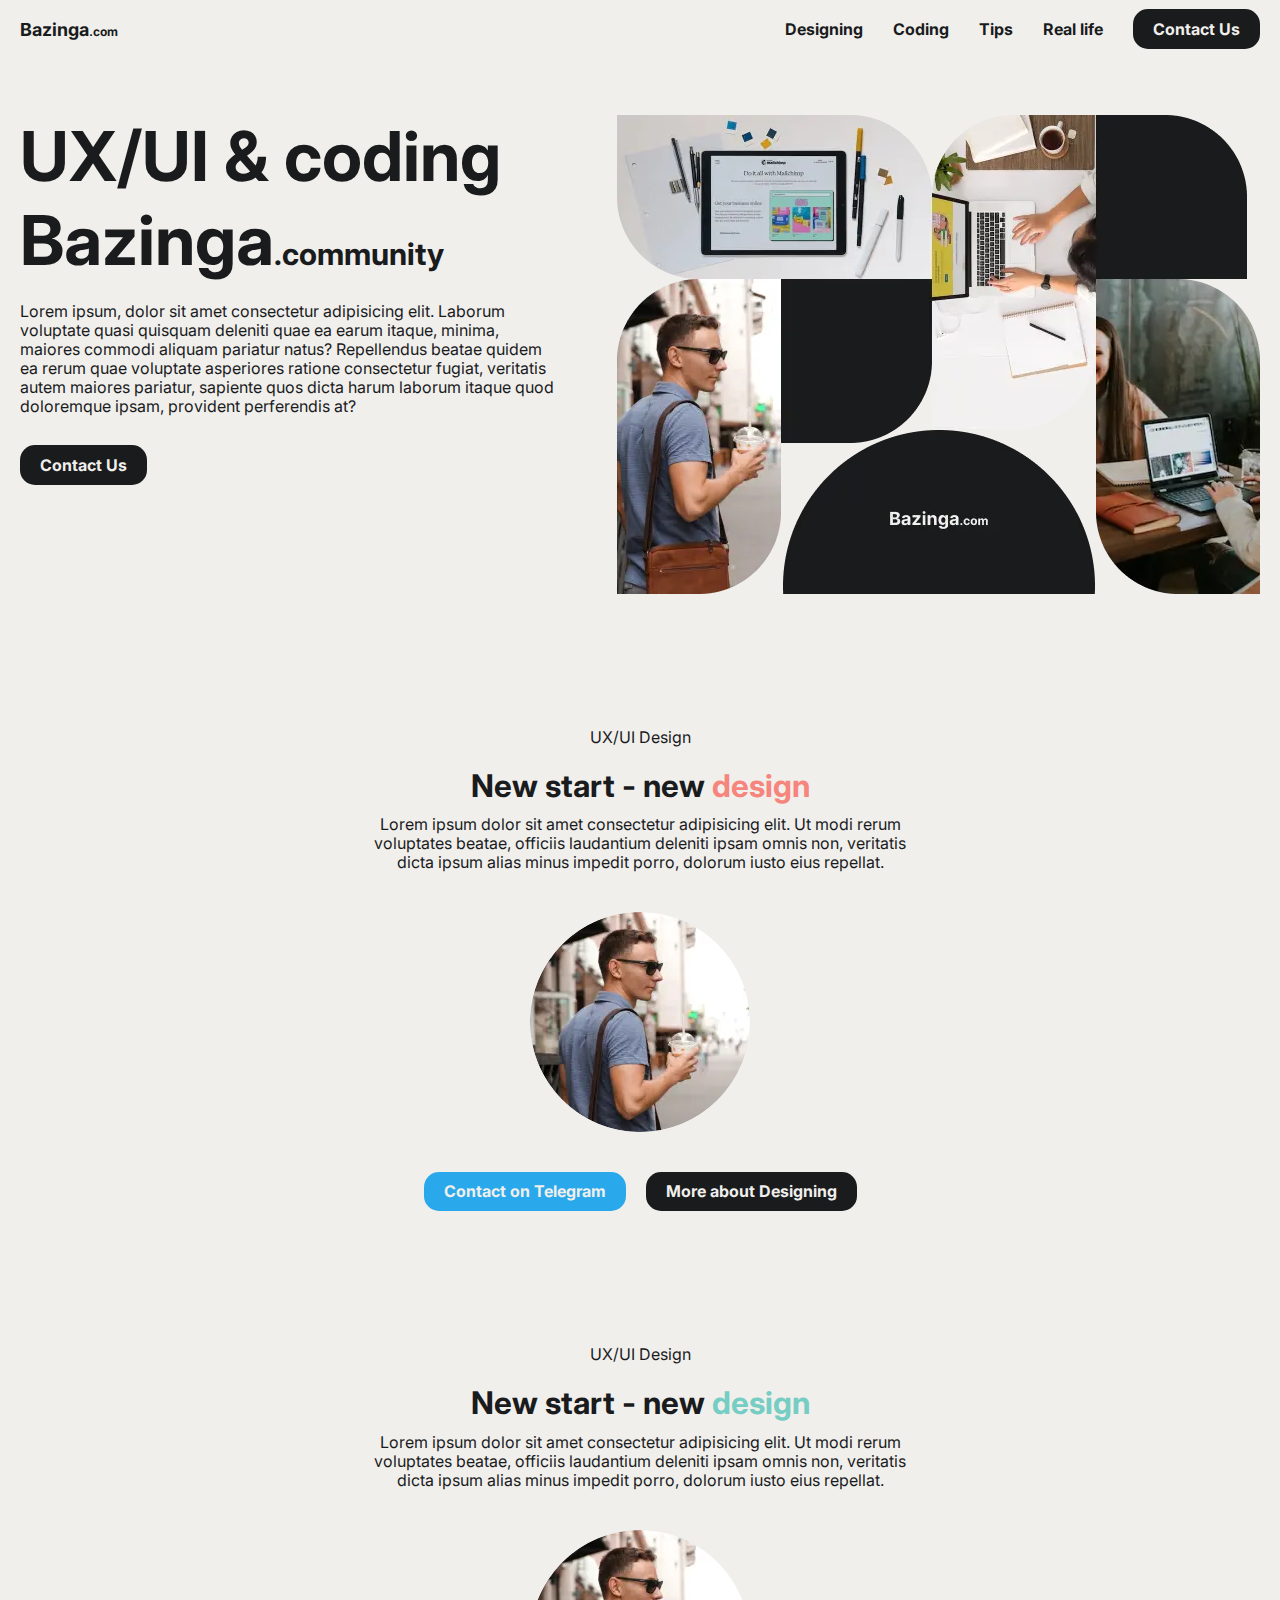
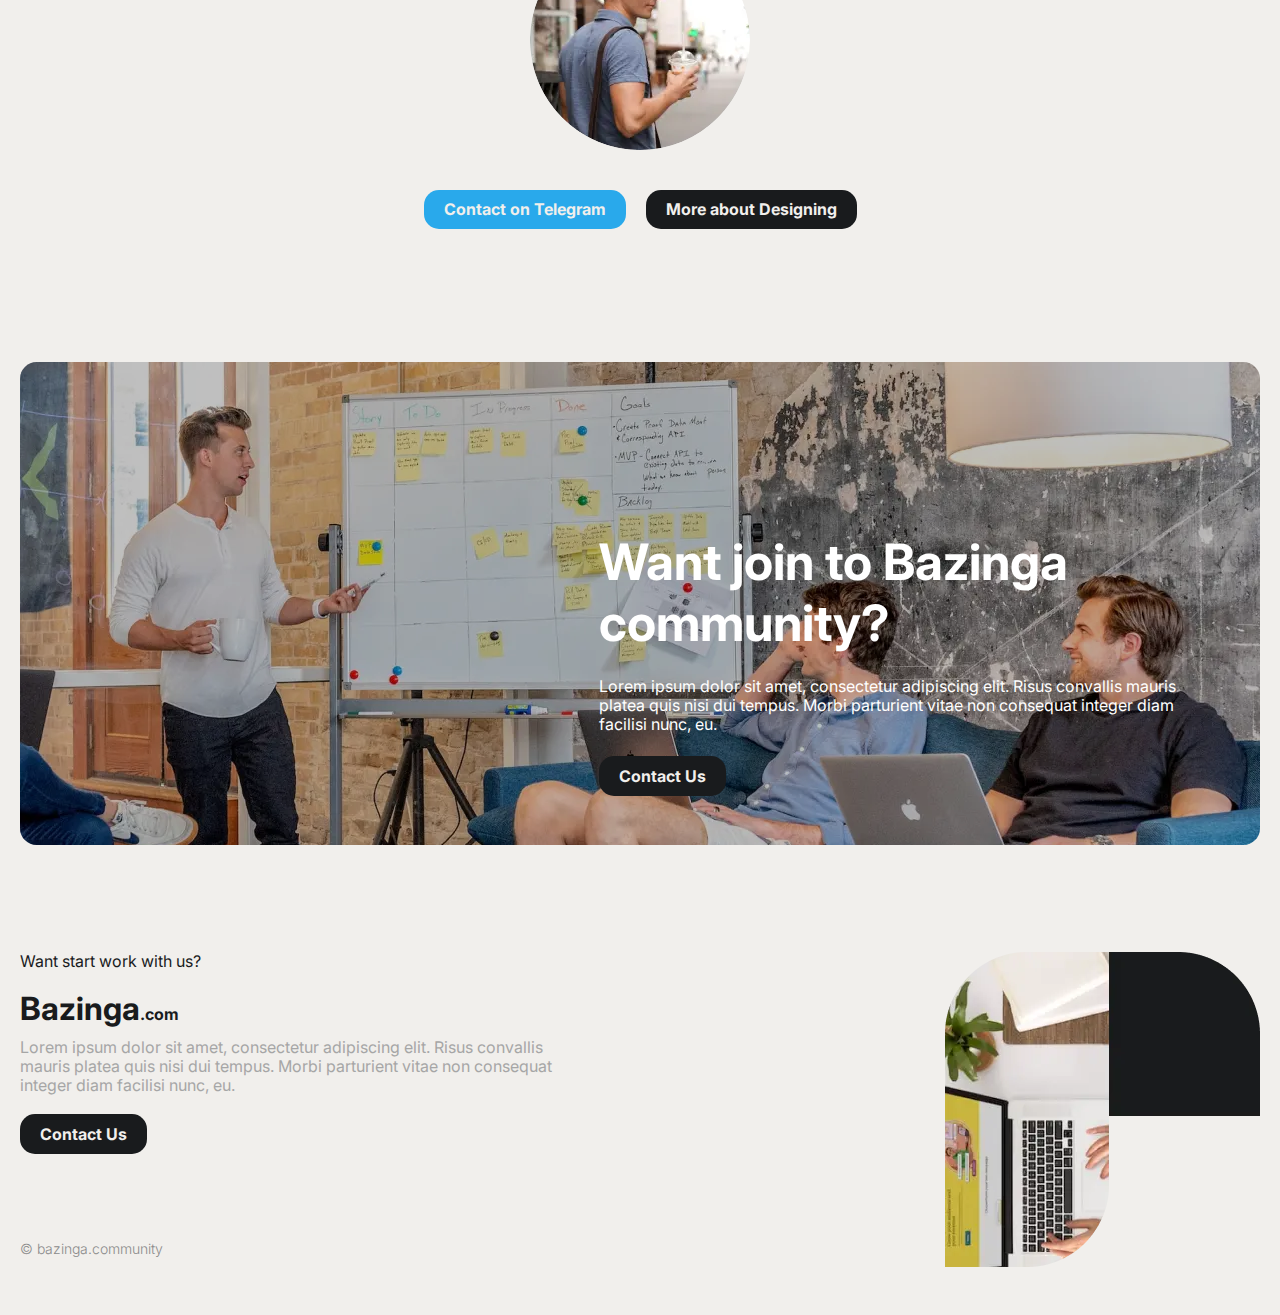
==== index.html @ db15dc35 "1.0" ====
<!DOCTYPE html>
<html lang="ru">

<head>
	<title>Bazinga</title>
	<meta charset="UTF-8">
	<meta name="format-detection" content="telephone=no">
	<!-- <style>body{opacity: 0;}</style> -->
	<link rel="stylesheet" href="css/style.min.css?_v=20221019191917">
	<link rel="shortcut icon" href="favicon.ico">
	<link rel="preconnect" href="https://fonts.googleapis.com">
	<link rel="preconnect" href="https://fonts.gstatic.com" crossorigin>
	<link href="https://fonts.googleapis.com/css2?family=Inter:wght@300;400;600;700&display=swap&_v=20221019191917" rel="stylesheet">
	<link rel="apple-touch-icon" sizes="180x180" href="img/favicon/apple-touch-icon.png">
	<link rel="icon" type="image/png" sizes="32x32" href="img/favicon/favicon-32x32.png">
	<link rel="icon" type="image/png" sizes="16x16" href="img/favicon/favicon-16x16.png">
	<link rel="manifest" href="img/favicon/site.webmanifest">
	<link rel="mask-icon" href="img/favicon/safari-pinned-tab.svg" color="#5bbad5">
	<meta name="msapplication-TileColor" content="#da532c">
	<meta name="theme-color" content="#ffffff">

	<!-- <meta name="robots" content="noindex, nofollow"> -->
	<meta name="viewport" content="width=device-width, initial-scale=1.0">
</head>

<body>
	<div class="wrapper wrapper_slider">
		<header class="header">
			<div class="header__container">
				<div class="header__menu menu">
					<a href="index.html" class="_logo">
						Bazinga<span>.com</span>
					</a>
					<button type="button" class="menu__icon icon-menu"><span></span></button>
					<nav class="menu__body">
						<ul class="menu__list">
							<li class="menu__item"><a href="../designing.html" class="menu__link">Designing</a></li>
							<li class="menu__item"><a href="../coding.html" class="menu__link">Coding</a></li>
							<li class="menu__item"><a href="../tips.html" class="menu__link">Tips</a></li>
							<li class="menu__item"><a href="../reallife.html" class="menu__link">Real life</a></li>
							<li class="menu__item"><a href="" class="menu__button _button">Contact Us</a></li>
						</ul>

					</nav>
				</div>
			</div>
		</header>
		<main class="page">
			<section class="intro ">
				<div class="intro__container">
					<div class="intro__content">
						<h1>
							UX/UI & coding Bazinga<span>.community</span>
						</h1>
						<p>
							Lorem ipsum, dolor sit amet consectetur adipisicing elit. Laborum voluptate quasi quisquam deleniti quae ea earum itaque, minima, maiores commodi aliquam pariatur natus? Repellendus beatae quidem ea rerum quae voluptate asperiores ratione consectetur fugiat, veritatis autem maiores pariatur, sapiente quos dicta harum laborum itaque quod doloremque ipsam, provident perferendis at?
						</p>
						<a href="#" class="_button">
							Contact Us
						</a>
					</div>
					<div class="intro__image">
						<picture><source srcset="img/intro.webp" type="image/webp"><img src="img/intro.png" alt="Intro"></picture>
					</div>
				</div>
			</section>
			<section class="service ">
				<div class="service__container">
					<span class="_label">
						UX/UI Design
					</span>
					<h3>
						New start - new <span class="_coral">design</span>
					</h3>
					<p>
						Lorem ipsum dolor sit amet consectetur adipisicing elit. Ut modi rerum voluptates beatae, officiis laudantium deleniti ipsam omnis non, veritatis dicta ipsum alias minus impedit porro, dolorum iusto eius repellat.
					</p>
					<div class="service__image">
						<picture><source srcset="img/service/David.webp" type="image/webp"><img src="img/service/David.png" alt="David"></picture>
					</div>
					<div class="service__buttons">
						<a href="#" class="_button _blue">Contact on Telegram</a>
						<a href="#" class="_button">More about Designing</a>
					</div>
				</div>
			</section>
			<section class="service">
				<div class="service__container">
					<span class="_label">
						UX/UI Design
					</span>
					<h3>
						New start - new <span class="_teal">design</span>
					</h3>
					<p>
						Lorem ipsum dolor sit amet consectetur adipisicing elit. Ut modi rerum voluptates beatae, officiis laudantium deleniti ipsam omnis non, veritatis dicta ipsum alias minus impedit porro, dolorum iusto eius repellat.
					</p>
					<div class="service__image">
						<picture><source srcset="img/service/David.webp" type="image/webp"><img src="img/service/David.png" alt="David"></picture>
					</div>
					<div class="service__buttons">
						<a href="#" class="_button _blue">Contact on Telegram</a>
						<a href="#" class="_button">More about Designing</a>
					</div>
				</div>
			</section>
			<section class="info">
				<div class="info__container">
					<div class="info__wrapper">
						<div class="info__bg"></div>
						<div class="info__text">
							<h2>
								Want join to Bazinga community?
							</h2>
							<p>
								Lorem ipsum dolor sit amet, consectetur adipiscing elit. Risus convallis mauris platea quis nisi dui tempus. Morbi parturient vitae non consequat integer diam facilisi nunc, eu.
							</p>
							<a href="#" class="_button">Contact Us</a>
						</div>
					</div>
				</div>
			</section>
		</main>
		<footer class="footer">
			<div class="footer__container">
				<div class="footer__text">
					<span class="_label">
						Want start work with us?
					</span>
					<a href="index.html" class="_logo">
						Bazinga<span>.com</span>
					</a>
					<p>
						Lorem ipsum dolor sit amet, consectetur adipiscing elit. Risus convallis mauris platea quis nisi dui tempus. Morbi parturient vitae non consequat integer diam facilisi nunc, eu.
					</p>
					<a href="#" class="_button">
						Contact Us
					</a>
					<span class="footer__copy">© bazinga.community</span>
				</div>
				<picture><source srcset="img/footer/footer-img.webp" type="image/webp"><img src="img/footer/footer-img.png" alt="" class="footer__img"></picture>
			</div>
		</footer>
	</div>
	<!-- <div id="popup" aria-hidden="true" class="popup">
	<div class="popup__wrapper">
		<div class="popup__content">
			<button data-close type="button" class="popup__close">Закрыть</button>
			<div class="popup__text">
				Text
			</div>
		</div>
	</div>
</div> -->
	<script src="https://ajax.googleapis.com/ajax/libs/jquery/3.6.0/jquery.min.js?_v=20221019191917"></script>
	<script src="https://cdn.jsdelivr.net/npm/swiper@8/swiper-bundle.min.js?_v=20221019191917"></script>
	<script src="js/app.min.js?_v=20221019191917"></script>

</body>

</html>
---- css/style.min.css ----
@charset "UTF-8";*{padding:0;margin:0;border:0}*,:after,:before{-webkit-box-sizing:border-box;box-sizing:border-box}body,html{height:100%;min-width:320px}body{color:#191b1d;line-height:1;font-family:"'Inter', sans-serif";font-size:1rem;-ms-text-size-adjust:100%;-moz-text-size-adjust:100%;-webkit-text-size-adjust:100%;-webkit-font-smoothing:antialiased;-moz-osx-font-smoothing:grayscale}button,input,textarea{font-family:"'Inter', sans-serif";font-size:inherit}button{cursor:pointer;color:inherit;background-color:inherit}a{color:inherit}a:link,a:visited{text-decoration:none}a:hover{text-decoration:none}ul li{list-style:none}img{vertical-align:top}h1,h2,h3,h4,h5,h6{font-weight:inherit;font-size:inherit}body{line-height:1.1875;background-color:#f1efec}.lock body{overflow:hidden;-ms-touch-action:none;touch-action:none;-ms-scroll-chaining:none;overscroll-behavior:none}.wrapper{min-height:100%;display:-webkit-box;display:-ms-flexbox;display:flex;-webkit-box-orient:vertical;-webkit-box-direction:normal;-ms-flex-direction:column;flex-direction:column;overflow:hidden}.wrapper>main{-webkit-box-flex:1;-ms-flex:1 1 auto;flex:1 1 auto}.wrapper>*{min-width:0}[class*=__container]{max-width:82.5rem;-webkit-box-sizing:content-box;box-sizing:content-box;margin:0 auto;padding:0 1.25rem}[class*=-ibg]{position:relative}[class*=-ibg] img{position:absolute;width:100%;height:100%;top:0;left:0;-o-object-fit:cover;object-fit:cover}[class*=-ibg_contain] img{-o-object-fit:contain;object-fit:contain}body{font-family:Inter,sans-serif}h1{font-family:Inter,sans-serif;font-weight:700;line-height:1.2083333333;margin-bottom:1.25rem}h2{font-family:Inter,sans-serif;font-weight:700;line-height:1.2115384615}h3{font-family:Inter,sans-serif;line-height:1.21875;text-align:center;margin-bottom:.625rem;font-weight:700}h3 span._coral{color:#f5857d}h3 span._teal{color:#76cdc3}a,b,div,p,span{font-family:Inter,sans-serif}._link{font-weight:600;font-size:16px;line-height:19px;color:#195df5;-webkit-transition:all .3s ease;-o-transition:all .3s ease;transition:all .3s ease}._link:hover{text-decoration:underline}._button{padding:.625rem 1.25rem;color:#f1efec;background-color:#191b1d;border-radius:.9375rem;font-weight:700;-webkit-transition:all .3s ease;-o-transition:all .3s ease;transition:all .3s ease}._button:focus,._button:hover{background-color:#9e9e9e}._button._blue{background-color:#29a9eb}._button._blue:focus,._button._blue:hover{background-color:#195df5}._button._dark-blue{background-color:#195df5}._button._dark-blue:focus,._button._dark-blue:hover{background-color:#29a9eb}._logo{font-size:1.125rem;font-weight:700}._logo span{font-size:.75rem}._coral{color:#f5857d}._teal{color:#76cdc3}._arrow_coral,._arrow_teal{position:absolute;width:1.5rem;height:1.5rem;background-size:cover;background-repeat:no-repeat;background-position:center}._arrow_coral{background-image:url("data:image/svg+xml,%3Csvg xmlns=%27http://www.w3.org/2000/svg%27 width=%2724%27 height=%2724%27 fill=%27none%27 viewBox=%270 0 24 24%27%3E%3Cpath fill=%27%23F5857D%27 fill-rule=%27evenodd%27 d=%27M23.872 21.78C23.357 20.353 15.614.826 15.494.651c-.179-.262-.58-.535-.905-.615a1.7 1.7 0 0 0-1.02.103c-.288.127-.675.493-.787.745-.044.1-.632 2.23-1.307 4.733-.675 2.504-1.243 4.568-1.263 4.588-.02.02-2.052.579-4.515 1.241-2.463.663-4.58 1.242-4.704 1.288-.306.111-.714.507-.85.827a2.146 2.146 0 0 0-.138.545 1.597 1.597 0 0 0 .652 1.386c.213.146 20.996 8.36 21.429 8.468.488.123 1.073-.05 1.453-.43.467-.468.581-1.065.333-1.752Z%27 clip-rule=%27evenodd%27/%3E%3C/svg%3E")}._arrow_teal{background-image:url("data:image/svg+xml,%3Csvg width=%2724%27 height=%2724%27 viewBox=%270 0 24 24%27 fill=%27none%27 xmlns=%27http://www.w3.org/2000/svg%27%3E%3Cpath fill-rule=%27evenodd%27 clip-rule=%27evenodd%27 d=%27M23.8721 21.7794C23.357 20.3537 15.6137 0.826948 15.4942 0.652143C15.3152 0.390485 14.9132 0.117471 14.5888 0.0373223C14.2845 -0.037873 13.8806 0.00270136 13.5697 0.139684C13.2806 0.267061 12.8939 0.633081 12.7824 0.884933C12.7381 0.984993 12.1498 3.11508 11.4751 5.61843C10.8003 8.12174 10.2319 10.1862 10.2119 10.2061C10.192 10.226 8.16033 10.7846 5.69708 11.4474C3.23383 12.1102 1.11716 12.6894 0.993411 12.7346C0.687162 12.8463 0.279432 13.2424 0.14207 13.5617C0.0810713 13.7034 0.0194715 13.9487 0.00515876 14.1067C-0.0414283 14.6203 0.231643 15.2009 0.656888 15.4925C0.870412 15.6389 21.6533 23.8521 22.0856 23.9609C22.5736 24.0838 23.1587 23.9105 23.5392 23.5303C24.0065 23.0634 24.1201 22.4658 23.8721 21.7794Z%27 fill=%27%2376CDC3%27/%3E%3C/svg%3E")}.header{position:fixed;top:0;left:0;right:0;background-color:#f1efec;z-index:10}.menu{display:-webkit-box;display:-ms-flexbox;display:flex;-webkit-box-align:center;-ms-flex-align:center;align-items:center;-webkit-box-pack:justify;-ms-flex-pack:justify;justify-content:space-between}.menu-open .menu__body{top:3.125rem;background-color:#f1efec}.menu__list{display:-webkit-box;display:-ms-flexbox;display:flex;-webkit-box-pack:justify;-ms-flex-pack:justify;justify-content:space-between;-webkit-box-align:center;-ms-flex-align:center;align-items:center;gap:1.875rem}.menu__link{font-weight:700;-webkit-transition:all .3s ease;-o-transition:all .3s ease;transition:all .3s ease}.menu__link:focus,.menu__link:hover{color:#9e9e9e}.icon-menu{display:none}.footer__container{display:-webkit-box;display:-ms-flexbox;display:flex;-webkit-box-pack:justify;-ms-flex-pack:justify;justify-content:space-between;gap:40px}.footer ._label{display:block}.footer__text{max-width:33.5625rem;width:100%}.footer__text ._logo{display:block;margin-bottom:.625rem;font-size:2rem}.footer__text ._logo span{font-size:1rem}.footer__text p{color:#a6a6a6;margin-bottom:1.875rem}.footer__copy{font-weight:300;font-size:14px;line-height:130%;color:#8b8b8b;display:block}.footer__img{max-width:315px}.intro__container{display:-webkit-box;display:-ms-flexbox;display:flex;-webkit-box-pack:justify;-ms-flex-pack:justify;justify-content:space-between;gap:1.875rem}.intro__content{max-width:33.75rem;width:100%}.intro__content p{margin-bottom:2.5rem}.intro__image{width:100%;max-width:40.1875rem}.intro__image img{width:100%;-o-object-fit:cover;object-fit:cover}.page.design .intro b{margin-bottom:.625rem;display:block}.page.design .intro p{margin-bottom:2.5rem}.page.design .intro__skills{display:-webkit-box;display:-ms-flexbox;display:flex;-webkit-box-align:center;-ms-flex-align:center;align-items:center;margin-bottom:3.125rem}.page.design .intro__skill{-webkit-transition:all .4s ease;-o-transition:all .4s ease;transition:all .4s ease;display:inline-block;position:relative;-webkit-filter:drop-shadow(0 7.24138px 12.069px rgba(0, 0, 0, .29));filter:drop-shadow(0 7.24138px 12.069px rgba(0, 0, 0, .29))}.page.design .intro__skill[title]:hover::after{font-family:Inter,sans-serif;content:attr(title);position:absolute;right:-50%;bottom:-3.125rem;background:#fff;-webkit-box-shadow:0 7.24138px 12.069px rgba(0,0,0,.29);box-shadow:0 7.24138px 12.069px rgba(0,0,0,.29);border-radius:.3125rem;padding:.625rem;font-weight:700;color:#191b1d}.page.design .intro__skill:nth-child(2){-webkit-transform:translateX(-1.375rem);-ms-transform:translateX(-1.375rem);transform:translateX(-1.375rem)}.page.design .intro__skill:nth-child(3){-webkit-transform:translateX(-2.75rem);-ms-transform:translateX(-2.75rem);transform:translateX(-2.75rem)}.page.design .intro__skill:nth-child(4){-webkit-transform:translateX(-4.125rem);-ms-transform:translateX(-4.125rem);transform:translateX(-4.125rem)}.page.design .intro__skill:nth-child(5){-webkit-transform:translateX(-5.5rem);-ms-transform:translateX(-5.5rem);transform:translateX(-5.5rem)}.page.design .intro__image{max-width:24.9375rem}.page.design .intro__buttons{gap:1.25rem;display:-webkit-box;display:-ms-flexbox;display:flex}.page.reallife .intro h3{text-align:left}.page.reallife .intro__image{border-radius:16px;overflow:hidden}.page.reallife .intro__content{max-width:100%;padding:2.5rem 0 0 0}.service ._label{display:block;margin:0 auto 1.25rem}.service__image{position:relative;width:13.75rem;height:13.75rem;overflow:hidden;border-radius:50%;margin:2.5rem auto}.service__image img{width:100%;height:100%}.service ._label,.service h3,.service p{text-align:center;max-width:33.75rem}.service h3{margin:0 auto .625rem}.service p{margin:0 auto}.service__buttons{display:-webkit-box;display:-ms-flexbox;display:flex;-webkit-box-align:center;-ms-flex-align:center;align-items:center;gap:1.25rem;-webkit-box-pack:center;-ms-flex-pack:center;justify-content:center}.no-webp .info__bg{background:-webkit-gradient(linear,left bottom,left top,from(rgba(0,0,0,.25)),to(rgba(0,0,0,.25))),url(../img/info/community-bg.jpg)}.no-webp .info__bg{background:-o-linear-gradient(bottom,rgba(0,0,0,.25),rgba(0,0,0,.25)),url(../img/info/community-bg.jpg)}.no-webp .info__bg{background:linear-gradient(0deg,rgba(0,0,0,.25),rgba(0,0,0,.25)),url(../img/info/community-bg.jpg)}.info__bg{position:absolute;left:0;top:0;bottom:0;right:0;width:100%;height:100%;z-index:-1;background-position:center;background-repeat:no-repeat;background-size:cover}.info__wrapper{position:relative;overflow:hidden;padding:10.625rem 3.5625rem 3.875rem;height:100%;width:100%}.info__text{margin-left:auto;max-width:37.9375rem;width:100%;color:#fff}.info__text h2{margin-bottom:1.4375rem}.info__text p{margin-bottom:2.0625rem}.no-webp .page.design .info__bg,.no-webp .page.reallife .info__bg{background:-webkit-gradient(linear,left bottom,left top,from(rgba(0,0,0,.25)),to(rgba(0,0,0,.25))),url(../img/info/behance-bg.jpg)}.no-webp .page.design .info__bg,.no-webp .page.reallife .info__bg{background:-o-linear-gradient(bottom,rgba(0,0,0,.25),rgba(0,0,0,.25)),url(../img/info/behance-bg.jpg)}.no-webp .page.design .info__bg,.no-webp .page.reallife .info__bg{background:linear-gradient(0deg,rgba(0,0,0,.25),rgba(0,0,0,.25)),url(../img/info/behance-bg.jpg)}.page.design .info__bg,.page.reallife .info__bg{background-position:center;background-repeat:no-repeat;background-size:cover}.projects h3{text-align:left}.projects__items{display:-webkit-box;display:-ms-flexbox;display:flex;-webkit-box-orient:vertical;-webkit-box-direction:normal;-ms-flex-direction:column;flex-direction:column}.projects__item{display:-webkit-box;display:-ms-flexbox;display:flex;-webkit-box-pack:justify;-ms-flex-pack:justify;justify-content:space-between;-webkit-box-align:center;-ms-flex-align:center;align-items:center}.projects__img{max-width:42.5rem;width:100%;border-radius:1rem;overflow:hidden}.projects__img img{width:100%;-o-object-fit:cover;object-fit:cover}.projects__info{text-align:left}.projects__info p{margin-bottom:1.875rem}.projects__date{margin-bottom:1.25rem;display:block}.error{display:-webkit-box;display:-ms-flexbox;display:flex;-webkit-box-pack:center;-ms-flex-pack:center;justify-content:center;-webkit-box-align:center;-ms-flex-align:center;align-items:center;height:100vh}.error__container{display:-webkit-box;display:-ms-flexbox;display:flex;-webkit-box-pack:center;-ms-flex-pack:center;justify-content:center;-webkit-box-align:center;-ms-flex-align:center;align-items:center;position:relative}.error__img{max-width:47.375rem;width:100%}.error__img img{width:100%}.descr__wrapper{margin:0 auto;max-width:46.875rem;display:-webkit-box;display:-ms-flexbox;display:flex;-webkit-box-orient:vertical;-webkit-box-direction:normal;-ms-flex-direction:column;flex-direction:column}.descr__item{text-align:left;width:100%}.descr__item p{margin-bottom:1.875rem}.descr__item h3{text-align:left;margin-bottom:1.25rem}.descr__img{width:100%;border-radius:1rem;overflow:hidden}.descr__img img{width:100%}@media (min-width:74.99875em){.error__text{position:absolute;text-align:right;bottom:5%;left:-18%}}@media (min-width:85em){h1{font-size:4.5rem}h1 span{font-size:2rem}h2{font-size:3.25rem}h3{font-size:2rem}._label{margin-bottom:1.25rem}section{padding-top:4.375rem}section{padding-bottom:4.375rem}.header{padding-top:1.25rem}.header{padding-bottom:1.25rem}.footer{padding-top:2.5rem}.footer{padding-bottom:3.125rem}.footer__copy{margin-top:6.25rem}.intro{padding-top:7.5rem}.info__wrapper{border-radius:1rem}.info__wrapper{padding-left:3.5625rem}.info__wrapper{padding-right:3.5625rem}.info__wrapper{padding-bottom:3.875rem}.projects__items{gap:5.625rem}.projects__item{gap:2.5rem}.descr__wrapper{gap:5.625rem}}@media (max-width:20em){h1{font-size:2rem}h1 span{font-size:1rem}h2{font-size:1.75rem}h3{font-size:1.5rem}._label{margin-bottom:.625rem}section{padding-top:1.875rem}section{padding-bottom:1.875rem}.header{padding-top:.625rem}.header{padding-bottom:.625rem}.footer{padding-top:1.875rem}.footer{padding-bottom:2.1875rem}.footer__copy{margin-top:3.125rem}.intro{padding-top:3.75rem}.info__wrapper{border-radius:1.625rem}.info__wrapper{padding-left:1.25rem}.info__wrapper{padding-right:1.25rem}.info__wrapper{padding-bottom:1.875rem}.projects__items{gap:2.5rem}.projects__item{gap:.9375rem}.descr__wrapper{gap:2.5rem}}@media (max-width:74.99875em){.error__container{-webkit-box-orient:vertical;-webkit-box-direction:reverse;-ms-flex-direction:column-reverse;flex-direction:column-reverse;gap:30px}.error__text{text-align:center}}@media (max-width:61.99875em){.intro__container{-webkit-box-orient:vertical;-webkit-box-direction:normal;-ms-flex-direction:column;flex-direction:column;-webkit-box-pack:center;-ms-flex-pack:center;justify-content:center;-webkit-box-align:center;-ms-flex-align:center;align-items:center;gap:3.75rem}.page.design .intro__content{max-width:100%}.page.design .intro__image{display:none}.page.reallife .intro__content{padding:0}.projects__item{-webkit-box-orient:vertical;-webkit-box-direction:normal;-ms-flex-direction:column;flex-direction:column}.projects__info{max-width:42.5rem;width:100%}}@media (max-width:47.99875em){.menu__body{position:absolute;-webkit-transition:all .8s ease;-o-transition:all .8s ease;transition:all .8s ease;top:-100vh;left:0;right:0;width:100%;height:100vh;background-color:transparent;padding:3.125rem 1.25rem}.menu__list{-webkit-box-orient:vertical;-webkit-box-direction:normal;-ms-flex-direction:column;flex-direction:column;-webkit-box-pack:center;-ms-flex-pack:center;justify-content:center}.menu__link{font-size:1.125rem}.icon-menu{display:block;position:relative;width:1.875rem;height:1.125rem;cursor:pointer;z-index:5}.icon-menu span,.icon-menu::after,.icon-menu::before{content:"";-webkit-transition:all .3s ease 0s;-o-transition:all .3s ease 0s;transition:all .3s ease 0s;right:0;position:absolute;width:100%;height:.125rem;background-color:#000}.icon-menu::before{top:0}.icon-menu::after{bottom:0}.icon-menu span{top:calc(50% - .0625rem)}.menu-open .icon-menu span{width:0}.menu-open .icon-menu::before{top:calc(50% - .0625rem);-webkit-transform:rotate(-45deg);-ms-transform:rotate(-45deg);transform:rotate(-45deg)}.menu-open .icon-menu::after{bottom:calc(50% - .0625rem);-webkit-transform:rotate(45deg);-ms-transform:rotate(45deg);transform:rotate(45deg)}.footer__text{max-width:100%}.footer__img{display:none}}@media (max-width:29.99875em){.page.design .intro__buttons{-webkit-box-pack:justify;-ms-flex-pack:justify;justify-content:space-between;gap:.3125rem}.service__buttons{-webkit-box-orient:vertical;-webkit-box-direction:normal;-ms-flex-direction:column;flex-direction:column}}@media (max-width:24.99875em){.page.design .info__bg,.page.reallife .info__bg{background-position:6%}}@media (min-width:20em) and (max-width:85em){@supports (font-size:clamp(2rem ,1.2307692308rem + 3.8461538462vw ,4.5rem)){h1{font-size:clamp(2rem ,1.2307692308rem + 3.8461538462vw ,4.5rem)}}@supports not (font-size:clamp(2rem ,1.2307692308rem + 3.8461538462vw ,4.5rem)){h1{font-size:calc(2rem + 2.5 * (100vw - 20rem)/ 65)}}@supports (font-size:clamp(1rem ,0.6923076923rem + 1.5384615385vw ,2rem)){h1 span{font-size:clamp(1rem ,.6923076923rem + 1.5384615385vw ,2rem)}}@supports not (font-size:clamp(1rem ,0.6923076923rem + 1.5384615385vw ,2rem)){h1 span{font-size:calc(1rem + 1 * (100vw - 20rem)/ 65)}}@supports (font-size:clamp(1.75rem ,1.2884615385rem + 2.3076923077vw ,3.25rem)){h2{font-size:clamp(1.75rem ,1.2884615385rem + 2.3076923077vw ,3.25rem)}}@supports not (font-size:clamp(1.75rem ,1.2884615385rem + 2.3076923077vw ,3.25rem)){h2{font-size:calc(1.75rem + 1.5 * (100vw - 20rem)/ 65)}}@supports (font-size:clamp(1.5rem ,1.3461538462rem + 0.7692307692vw ,2rem)){h3{font-size:clamp(1.5rem ,1.3461538462rem + .7692307692vw ,2rem)}}@supports not (font-size:clamp(1.5rem ,1.3461538462rem + 0.7692307692vw ,2rem)){h3{font-size:calc(1.5rem + .5 * (100vw - 20rem)/ 65)}}@supports (margin-bottom:clamp(0.625rem ,0.4326923077rem + 0.9615384615vw ,1.25rem)){._label{margin-bottom:clamp(.625rem ,.4326923077rem + .9615384615vw ,1.25rem)}}@supports not (margin-bottom:clamp(0.625rem ,0.4326923077rem + 0.9615384615vw ,1.25rem)){._label{margin-bottom:calc(.625rem + .625 * (100vw - 20rem)/ 65)}}@supports (padding-top:clamp(1.875rem ,1.1057692308rem + 3.8461538462vw ,4.375rem)){section{padding-top:clamp(1.875rem ,1.1057692308rem + 3.8461538462vw ,4.375rem)}}@supports not (padding-top:clamp(1.875rem ,1.1057692308rem + 3.8461538462vw ,4.375rem)){section{padding-top:calc(1.875rem + 2.5 * (100vw - 20rem)/ 65)}}@supports (padding-bottom:clamp(1.875rem ,1.1057692308rem + 3.8461538462vw ,4.375rem)){section{padding-bottom:clamp(1.875rem ,1.1057692308rem + 3.8461538462vw ,4.375rem)}}@supports not (padding-bottom:clamp(1.875rem ,1.1057692308rem + 3.8461538462vw ,4.375rem)){section{padding-bottom:calc(1.875rem + 2.5 * (100vw - 20rem)/ 65)}}@supports (padding-top:clamp(0.625rem ,0.4326923077rem + 0.9615384615vw ,1.25rem)){.header{padding-top:clamp(.625rem ,.4326923077rem + .9615384615vw ,1.25rem)}}@supports not (padding-top:clamp(0.625rem ,0.4326923077rem + 0.9615384615vw ,1.25rem)){.header{padding-top:calc(.625rem + .625 * (100vw - 20rem)/ 65)}}@supports (padding-bottom:clamp(0.625rem ,0.4326923077rem + 0.9615384615vw ,1.25rem)){.header{padding-bottom:clamp(.625rem ,.4326923077rem + .9615384615vw ,1.25rem)}}@supports not (padding-bottom:clamp(0.625rem ,0.4326923077rem + 0.9615384615vw ,1.25rem)){.header{padding-bottom:calc(.625rem + .625 * (100vw - 20rem)/ 65)}}@supports (padding-top:clamp(1.875rem ,1.6826923077rem + 0.9615384615vw ,2.5rem)){.footer{padding-top:clamp(1.875rem ,1.6826923077rem + .9615384615vw ,2.5rem)}}@supports not (padding-top:clamp(1.875rem ,1.6826923077rem + 0.9615384615vw ,2.5rem)){.footer{padding-top:calc(1.875rem + .625 * (100vw - 20rem)/ 65)}}@supports (padding-bottom:clamp(2.1875rem ,1.8990384615rem + 1.4423076923vw ,3.125rem)){.footer{padding-bottom:clamp(2.1875rem ,1.8990384615rem + 1.4423076923vw ,3.125rem)}}@supports not (padding-bottom:clamp(2.1875rem ,1.8990384615rem + 1.4423076923vw ,3.125rem)){.footer{padding-bottom:calc(2.1875rem + .9375 * (100vw - 20rem)/ 65)}}@supports (margin-top:clamp(3.125rem ,2.1634615385rem + 4.8076923077vw ,6.25rem)){.footer__copy{margin-top:clamp(3.125rem ,2.1634615385rem + 4.8076923077vw ,6.25rem)}}@supports not (margin-top:clamp(3.125rem ,2.1634615385rem + 4.8076923077vw ,6.25rem)){.footer__copy{margin-top:calc(3.125rem + 3.125 * (100vw - 20rem)/ 65)}}@supports (padding-top:clamp(3.75rem ,2.5961538462rem + 5.7692307692vw ,7.5rem)){.intro{padding-top:clamp(3.75rem ,2.5961538462rem + 5.7692307692vw ,7.5rem)}}@supports not (padding-top:clamp(3.75rem ,2.5961538462rem + 5.7692307692vw ,7.5rem)){.intro{padding-top:calc(3.75rem + 3.75 * (100vw - 20rem)/ 65)}}@supports (border-radius:clamp(1rem ,1.8173076923rem + -0.9615384615vw ,1.625rem)){.info__wrapper{border-radius:clamp(1rem ,1.8173076923rem + -.9615384615vw ,1.625rem)}}@supports not (border-radius:clamp(1rem ,1.8173076923rem + -0.9615384615vw ,1.625rem)){.info__wrapper{border-radius:calc(1.625rem + -.625 * (100vw - 20rem)/ 65)}}@supports (padding-left:clamp(1.25rem ,0.5384615385rem + 3.5576923077vw ,3.5625rem)){.info__wrapper{padding-left:clamp(1.25rem ,.5384615385rem + 3.5576923077vw ,3.5625rem)}}@supports not (padding-left:clamp(1.25rem ,0.5384615385rem + 3.5576923077vw ,3.5625rem)){.info__wrapper{padding-left:calc(1.25rem + 2.3125 * (100vw - 20rem)/ 65)}}@supports (padding-right:clamp(1.25rem ,0.5384615385rem + 3.5576923077vw ,3.5625rem)){.info__wrapper{padding-right:clamp(1.25rem ,.5384615385rem + 3.5576923077vw ,3.5625rem)}}@supports not (padding-right:clamp(1.25rem ,0.5384615385rem + 3.5576923077vw ,3.5625rem)){.info__wrapper{padding-right:calc(1.25rem + 2.3125 * (100vw - 20rem)/ 65)}}@supports (padding-bottom:clamp(1.875rem ,1.2596153846rem + 3.0769230769vw ,3.875rem)){.info__wrapper{padding-bottom:clamp(1.875rem ,1.2596153846rem + 3.0769230769vw ,3.875rem)}}@supports not (padding-bottom:clamp(1.875rem ,1.2596153846rem + 3.0769230769vw ,3.875rem)){.info__wrapper{padding-bottom:calc(1.875rem + 2 * (100vw - 20rem)/ 65)}}@supports (gap:clamp(2.5rem ,1.5384615385rem + 4.8076923077vw ,5.625rem)){.projects__items{gap:clamp(2.5rem ,1.5384615385rem + 4.8076923077vw ,5.625rem)}}@supports not (gap:clamp(2.5rem ,1.5384615385rem + 4.8076923077vw ,5.625rem)){.projects__items{gap:calc(2.5rem + 3.125 * (100vw - 20rem)/ 65)}}@supports (gap:clamp(0.9375rem ,0.4567307692rem + 2.4038461538vw ,2.5rem)){.projects__item{gap:clamp(.9375rem ,.4567307692rem + 2.4038461538vw ,2.5rem)}}@supports not (gap:clamp(0.9375rem ,0.4567307692rem + 2.4038461538vw ,2.5rem)){.projects__item{gap:calc(.9375rem + 1.5625 * (100vw - 20rem)/ 65)}}@supports (gap:clamp(2.5rem ,1.5384615385rem + 4.8076923077vw ,5.625rem)){.descr__wrapper{gap:clamp(2.5rem ,1.5384615385rem + 4.8076923077vw ,5.625rem)}}@supports not (gap:clamp(2.5rem ,1.5384615385rem + 4.8076923077vw ,5.625rem)){.descr__wrapper{gap:calc(2.5rem + 3.125 * (100vw - 20rem)/ 65)}}}.webp .info__bg{background:-webkit-gradient(linear,left bottom,left top,from(rgba(0,0,0,.25)),to(rgba(0,0,0,.25))),url(../img/info/community-bg.webp)}.webp .info__bg{background:-o-linear-gradient(bottom,rgba(0,0,0,.25),rgba(0,0,0,.25)),url(../img/info/community-bg.webp)}.webp .info__bg{background:linear-gradient(0deg,rgba(0,0,0,.25),rgba(0,0,0,.25)),url(../img/info/community-bg.webp)}.webp .page.design .info__bg,.webp .page.reallife .info__bg{background:-webkit-gradient(linear,left bottom,left top,from(rgba(0,0,0,.25)),to(rgba(0,0,0,.25))),url(../img/info/behance-bg.webp)}.webp .page.design .info__bg,.webp .page.reallife .info__bg{background:-o-linear-gradient(bottom,rgba(0,0,0,.25),rgba(0,0,0,.25)),url(../img/info/behance-bg.webp)}.webp .page.design .info__bg,.webp .page.reallife .info__bg{background:linear-gradient(0deg,rgba(0,0,0,.25),rgba(0,0,0,.25)),url(../img/info/behance-bg.webp)}
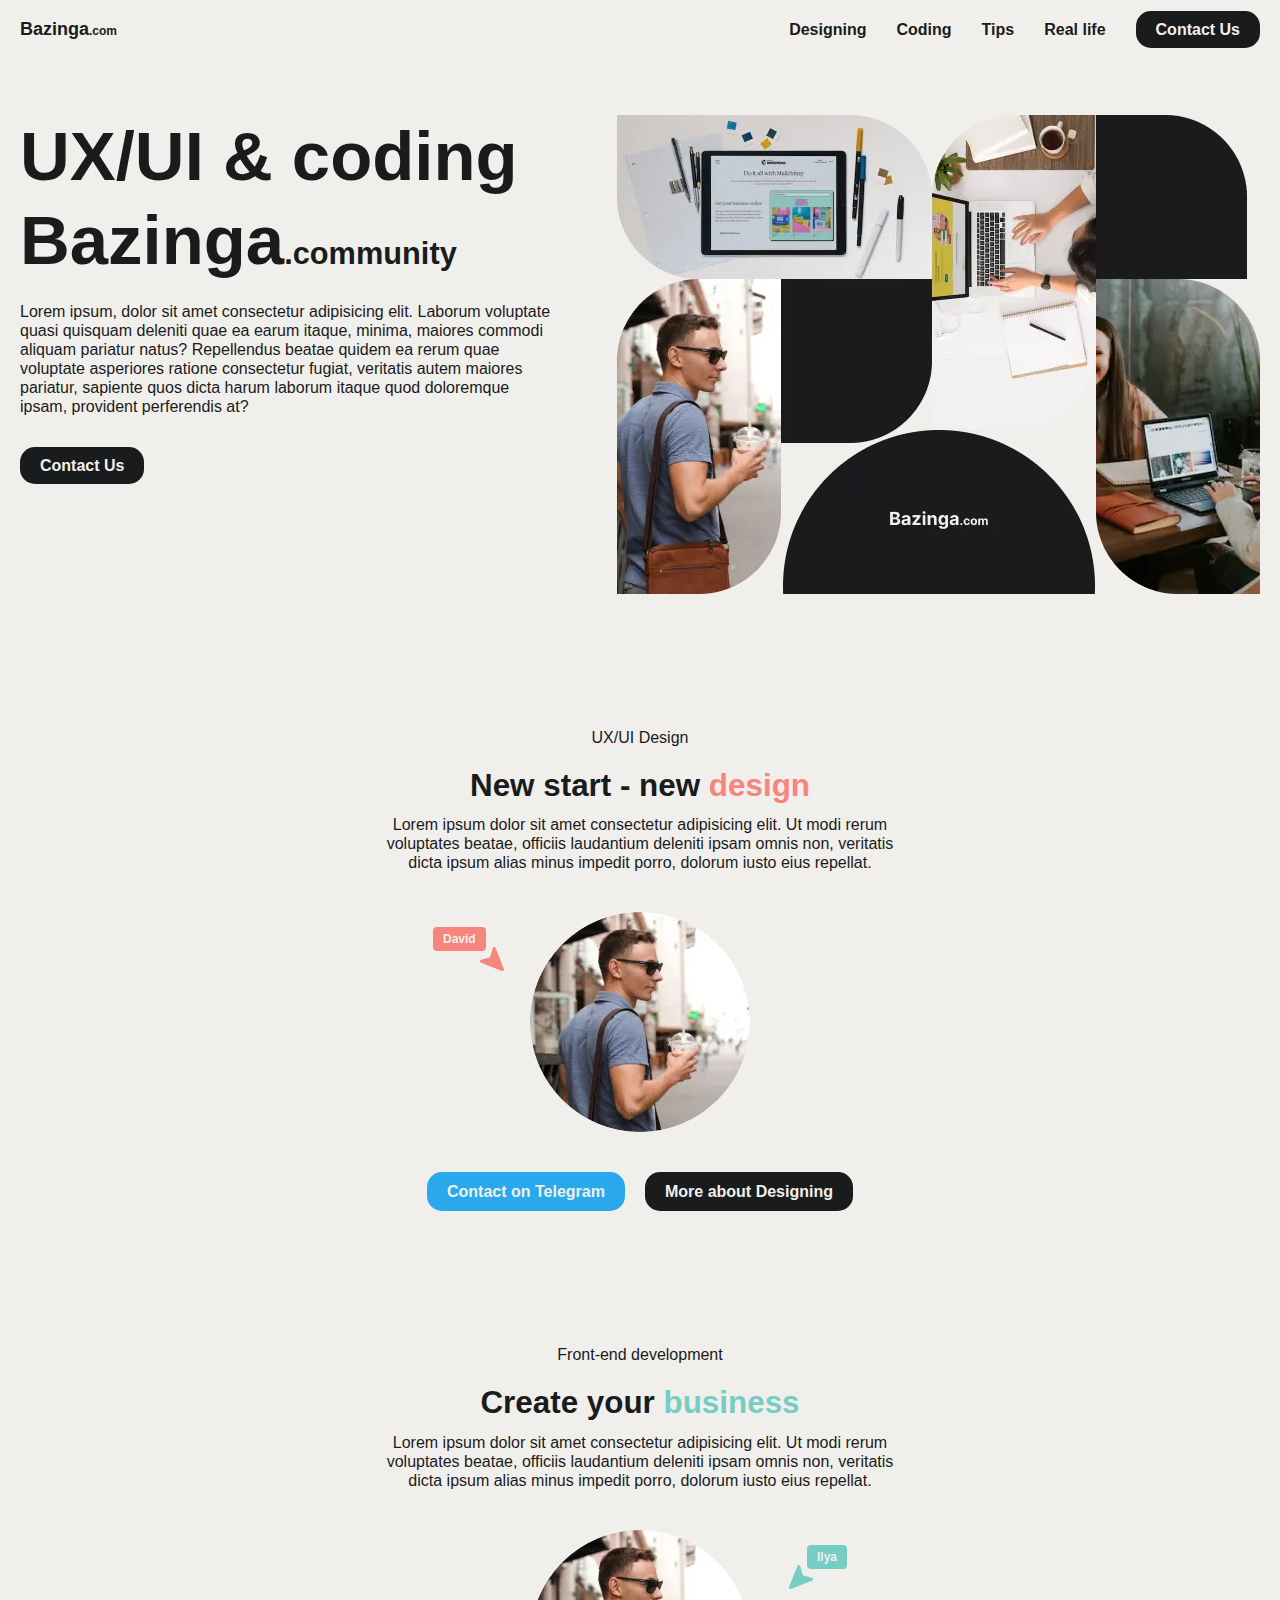
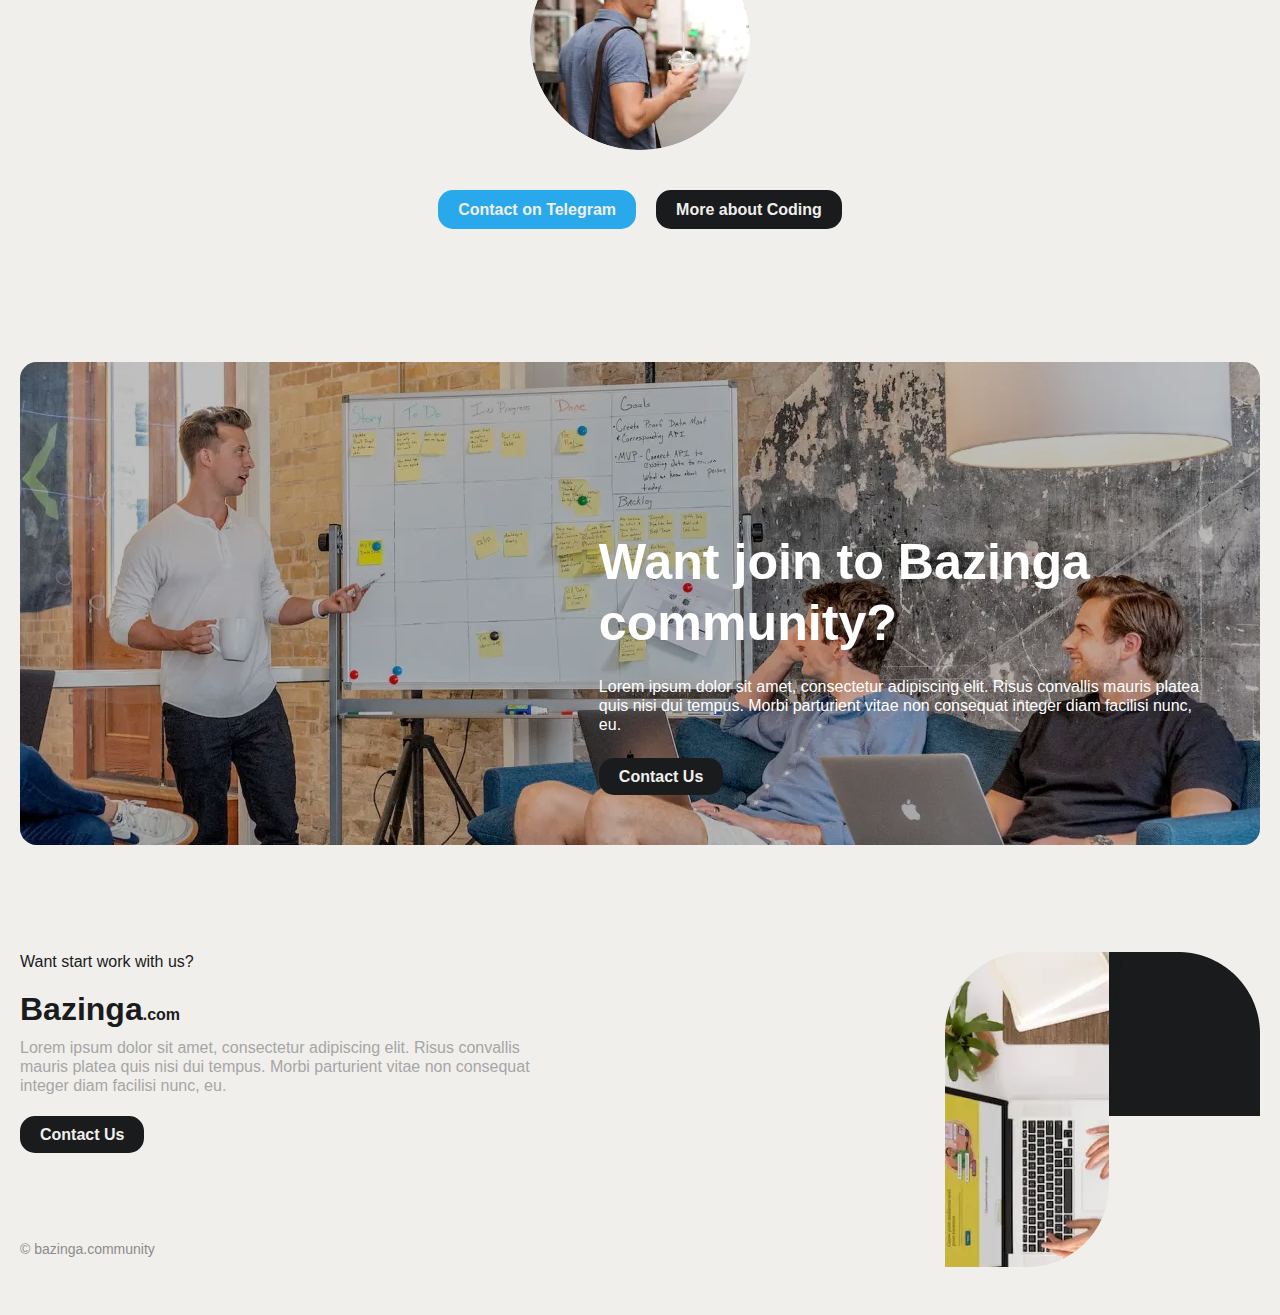
==== commit 5aa6094c: "1.3" ====
--- a/index.html
+++ b/index.html
@@ -6,11 +6,8 @@
 	<meta charset="UTF-8">
 	<meta name="format-detection" content="telephone=no">
 	<!-- <style>body{opacity: 0;}</style> -->
-	<link rel="stylesheet" href="css/style.min.css?_v=20221019191917">
+	<link rel="stylesheet" href="css/style.min.css?_v=20221021194739">
 	<link rel="shortcut icon" href="favicon.ico">
-	<link rel="preconnect" href="https://fonts.googleapis.com">
-	<link rel="preconnect" href="https://fonts.gstatic.com" crossorigin>
-	<link href="https://fonts.googleapis.com/css2?family=Inter:wght@300;400;600;700&display=swap&_v=20221019191917" rel="stylesheet">
 	<link rel="apple-touch-icon" sizes="180x180" href="img/favicon/apple-touch-icon.png">
 	<link rel="icon" type="image/png" sizes="32x32" href="img/favicon/favicon-32x32.png">
 	<link rel="icon" type="image/png" sizes="16x16" href="img/favicon/favicon-16x16.png">
@@ -34,11 +31,11 @@
 					<button type="button" class="menu__icon icon-menu"><span></span></button>
 					<nav class="menu__body">
 						<ul class="menu__list">
-							<li class="menu__item"><a href="../designing.html" class="menu__link">Designing</a></li>
-							<li class="menu__item"><a href="../coding.html" class="menu__link">Coding</a></li>
-							<li class="menu__item"><a href="../tips.html" class="menu__link">Tips</a></li>
-							<li class="menu__item"><a href="../reallife.html" class="menu__link">Real life</a></li>
-							<li class="menu__item"><a href="" class="menu__button _button">Contact Us</a></li>
+							<li class="menu__item"><a href="designing.html" class="menu__link">Designing</a></li>
+							<li class="menu__item"><a href="coding.html" class="menu__link">Coding</a></li>
+							<li class="menu__item"><a href="tips.html" class="menu__link">Tips</a></li>
+							<li class="menu__item"><a href="reallife.html" class="menu__link">Real life</a></li>
+							<li class="menu__item"><a href="mailto:bazinga.community@gmail.com" class="menu__button _button">Contact Us</a></li>
 						</ul>
 
 					</nav>
@@ -55,11 +52,17 @@
 						<p>
 							Lorem ipsum, dolor sit amet consectetur adipisicing elit. Laborum voluptate quasi quisquam deleniti quae ea earum itaque, minima, maiores commodi aliquam pariatur natus? Repellendus beatae quidem ea rerum quae voluptate asperiores ratione consectetur fugiat, veritatis autem maiores pariatur, sapiente quos dicta harum laborum itaque quod doloremque ipsam, provident perferendis at?
 						</p>
-						<a href="#" class="_button">
+						<a href="mailto:bazinga.community@gmail.com" class="_button">
 							Contact Us
 						</a>
 					</div>
 					<div class="intro__image">
+						<div class="_image_descr _coral">
+							<span>David</span>
+						</div>
+						<div class="_image_descr _teal">
+							<span>Ilya</span>
+						</div>
 						<picture><source srcset="img/intro.webp" type="image/webp"><img src="img/intro.png" alt="Intro"></picture>
 					</div>
 				</div>
@@ -76,31 +79,37 @@
 						Lorem ipsum dolor sit amet consectetur adipisicing elit. Ut modi rerum voluptates beatae, officiis laudantium deleniti ipsam omnis non, veritatis dicta ipsum alias minus impedit porro, dolorum iusto eius repellat.
 					</p>
 					<div class="service__image">
+						<div class="_image_descr _coral">
+							<span>David</span>
+						</div>
 						<picture><source srcset="img/service/David.webp" type="image/webp"><img src="img/service/David.png" alt="David"></picture>
 					</div>
 					<div class="service__buttons">
-						<a href="#" class="_button _blue">Contact on Telegram</a>
-						<a href="#" class="_button">More about Designing</a>
+						<a href="https://t.me/Kaperdd" class="_button _blue">Contact on Telegram</a>
+						<a href="designing.html" class="_button">More about Designing</a>
 					</div>
 				</div>
 			</section>
 			<section class="service">
 				<div class="service__container">
 					<span class="_label">
-						UX/UI Design
+						Front-end development
 					</span>
 					<h3>
-						New start - new <span class="_teal">design</span>
+						Create your <span class="_teal">business</span>
 					</h3>
 					<p>
 						Lorem ipsum dolor sit amet consectetur adipisicing elit. Ut modi rerum voluptates beatae, officiis laudantium deleniti ipsam omnis non, veritatis dicta ipsum alias minus impedit porro, dolorum iusto eius repellat.
 					</p>
 					<div class="service__image">
+						<div class="_image_descr _teal">
+							<span>Ilya</span>
+						</div>
 						<picture><source srcset="img/service/David.webp" type="image/webp"><img src="img/service/David.png" alt="David"></picture>
 					</div>
 					<div class="service__buttons">
-						<a href="#" class="_button _blue">Contact on Telegram</a>
-						<a href="#" class="_button">More about Designing</a>
+						<a href="https://t.me/ilyadev1" class="_button _blue">Contact on Telegram</a>
+						<a href="coding.html" class="_button">More about Coding</a>
 					</div>
 				</div>
 			</section>
@@ -115,7 +124,7 @@
 							<p>
 								Lorem ipsum dolor sit amet, consectetur adipiscing elit. Risus convallis mauris platea quis nisi dui tempus. Morbi parturient vitae non consequat integer diam facilisi nunc, eu.
 							</p>
-							<a href="#" class="_button">Contact Us</a>
+							<a href="mailto:bazinga.community@gmail.com" class="_button">Contact Us</a>
 						</div>
 					</div>
 				</div>
@@ -133,7 +142,7 @@
 					<p>
 						Lorem ipsum dolor sit amet, consectetur adipiscing elit. Risus convallis mauris platea quis nisi dui tempus. Morbi parturient vitae non consequat integer diam facilisi nunc, eu.
 					</p>
-					<a href="#" class="_button">
+					<a href="mailto:bazinga.community@gmail.com" class="_button">
 						Contact Us
 					</a>
 					<span class="footer__copy">© bazinga.community</span>
@@ -152,9 +161,9 @@
 		</div>
 	</div>
 </div> -->
-	<script src="https://ajax.googleapis.com/ajax/libs/jquery/3.6.0/jquery.min.js?_v=20221019191917"></script>
-	<script src="https://cdn.jsdelivr.net/npm/swiper@8/swiper-bundle.min.js?_v=20221019191917"></script>
-	<script src="js/app.min.js?_v=20221019191917"></script>
+	<script src="https://ajax.googleapis.com/ajax/libs/jquery/3.6.0/jquery.min.js?_v=20221021194739"></script>
+	<script src="https://cdn.jsdelivr.net/npm/swiper@8/swiper-bundle.min.js?_v=20221021194739"></script>
+	<script src="js/app.min.js?_v=20221021194739"></script>
 
 </body>
 
--- a/css/style.min.css
+++ b/css/style.min.css
@@ -1 +1 @@
-@charset "UTF-8";*{padding:0;margin:0;border:0}*,:after,:before{-webkit-box-sizing:border-box;box-sizing:border-box}body,html{height:100%;min-width:320px}body{color:#191b1d;line-height:1;font-family:"'Inter', sans-serif";font-size:1rem;-ms-text-size-adjust:100%;-moz-text-size-adjust:100%;-webkit-text-size-adjust:100%;-webkit-font-smoothing:antialiased;-moz-osx-font-smoothing:grayscale}button,input,textarea{font-family:"'Inter', sans-serif";font-size:inherit}button{cursor:pointer;color:inherit;background-color:inherit}a{color:inherit}a:link,a:visited{text-decoration:none}a:hover{text-decoration:none}ul li{list-style:none}img{vertical-align:top}h1,h2,h3,h4,h5,h6{font-weight:inherit;font-size:inherit}body{line-height:1.1875;background-color:#f1efec}.lock body{overflow:hidden;-ms-touch-action:none;touch-action:none;-ms-scroll-chaining:none;overscroll-behavior:none}.wrapper{min-height:100%;display:-webkit-box;display:-ms-flexbox;display:flex;-webkit-box-orient:vertical;-webkit-box-direction:normal;-ms-flex-direction:column;flex-direction:column;overflow:hidden}.wrapper>main{-webkit-box-flex:1;-ms-flex:1 1 auto;flex:1 1 auto}.wrapper>*{min-width:0}[class*=__container]{max-width:82.5rem;-webkit-box-sizing:content-box;box-sizing:content-box;margin:0 auto;padding:0 1.25rem}[class*=-ibg]{position:relative}[class*=-ibg] img{position:absolute;width:100%;height:100%;top:0;left:0;-o-object-fit:cover;object-fit:cover}[class*=-ibg_contain] img{-o-object-fit:contain;object-fit:contain}body{font-family:Inter,sans-serif}h1{font-family:Inter,sans-serif;font-weight:700;line-height:1.2083333333;margin-bottom:1.25rem}h2{font-family:Inter,sans-serif;font-weight:700;line-height:1.2115384615}h3{font-family:Inter,sans-serif;line-height:1.21875;text-align:center;margin-bottom:.625rem;font-weight:700}h3 span._coral{color:#f5857d}h3 span._teal{color:#76cdc3}a,b,div,p,span{font-family:Inter,sans-serif}._link{font-weight:600;font-size:16px;line-height:19px;color:#195df5;-webkit-transition:all .3s ease;-o-transition:all .3s ease;transition:all .3s ease}._link:hover{text-decoration:underline}._button{padding:.625rem 1.25rem;color:#f1efec;background-color:#191b1d;border-radius:.9375rem;font-weight:700;-webkit-transition:all .3s ease;-o-transition:all .3s ease;transition:all .3s ease}._button:focus,._button:hover{background-color:#9e9e9e}._button._blue{background-color:#29a9eb}._button._blue:focus,._button._blue:hover{background-color:#195df5}._button._dark-blue{background-color:#195df5}._button._dark-blue:focus,._button._dark-blue:hover{background-color:#29a9eb}._logo{font-size:1.125rem;font-weight:700}._logo span{font-size:.75rem}._coral{color:#f5857d}._teal{color:#76cdc3}._arrow_coral,._arrow_teal{position:absolute;width:1.5rem;height:1.5rem;background-size:cover;background-repeat:no-repeat;background-position:center}._arrow_coral{background-image:url("data:image/svg+xml,%3Csvg xmlns=%27http://www.w3.org/2000/svg%27 width=%2724%27 height=%2724%27 fill=%27none%27 viewBox=%270 0 24 24%27%3E%3Cpath fill=%27%23F5857D%27 fill-rule=%27evenodd%27 d=%27M23.872 21.78C23.357 20.353 15.614.826 15.494.651c-.179-.262-.58-.535-.905-.615a1.7 1.7 0 0 0-1.02.103c-.288.127-.675.493-.787.745-.044.1-.632 2.23-1.307 4.733-.675 2.504-1.243 4.568-1.263 4.588-.02.02-2.052.579-4.515 1.241-2.463.663-4.58 1.242-4.704 1.288-.306.111-.714.507-.85.827a2.146 2.146 0 0 0-.138.545 1.597 1.597 0 0 0 .652 1.386c.213.146 20.996 8.36 21.429 8.468.488.123 1.073-.05 1.453-.43.467-.468.581-1.065.333-1.752Z%27 clip-rule=%27evenodd%27/%3E%3C/svg%3E")}._arrow_teal{background-image:url("data:image/svg+xml,%3Csvg width=%2724%27 height=%2724%27 viewBox=%270 0 24 24%27 fill=%27none%27 xmlns=%27http://www.w3.org/2000/svg%27%3E%3Cpath fill-rule=%27evenodd%27 clip-rule=%27evenodd%27 d=%27M23.8721 21.7794C23.357 20.3537 15.6137 0.826948 15.4942 0.652143C15.3152 0.390485 14.9132 0.117471 14.5888 0.0373223C14.2845 -0.037873 13.8806 0.00270136 13.5697 0.139684C13.2806 0.267061 12.8939 0.633081 12.7824 0.884933C12.7381 0.984993 12.1498 3.11508 11.4751 5.61843C10.8003 8.12174 10.2319 10.1862 10.2119 10.2061C10.192 10.226 8.16033 10.7846 5.69708 11.4474C3.23383 12.1102 1.11716 12.6894 0.993411 12.7346C0.687162 12.8463 0.279432 13.2424 0.14207 13.5617C0.0810713 13.7034 0.0194715 13.9487 0.00515876 14.1067C-0.0414283 14.6203 0.231643 15.2009 0.656888 15.4925C0.870412 15.6389 21.6533 23.8521 22.0856 23.9609C22.5736 24.0838 23.1587 23.9105 23.5392 23.5303C24.0065 23.0634 24.1201 22.4658 23.8721 21.7794Z%27 fill=%27%2376CDC3%27/%3E%3C/svg%3E")}.header{position:fixed;top:0;left:0;right:0;background-color:#f1efec;z-index:10}.menu{display:-webkit-box;display:-ms-flexbox;display:flex;-webkit-box-align:center;-ms-flex-align:center;align-items:center;-webkit-box-pack:justify;-ms-flex-pack:justify;justify-content:space-between}.menu-open .menu__body{top:3.125rem;background-color:#f1efec}.menu__list{display:-webkit-box;display:-ms-flexbox;display:flex;-webkit-box-pack:justify;-ms-flex-pack:justify;justify-content:space-between;-webkit-box-align:center;-ms-flex-align:center;align-items:center;gap:1.875rem}.menu__link{font-weight:700;-webkit-transition:all .3s ease;-o-transition:all .3s ease;transition:all .3s ease}.menu__link:focus,.menu__link:hover{color:#9e9e9e}.icon-menu{display:none}.footer__container{display:-webkit-box;display:-ms-flexbox;display:flex;-webkit-box-pack:justify;-ms-flex-pack:justify;justify-content:space-between;gap:40px}.footer ._label{display:block}.footer__text{max-width:33.5625rem;width:100%}.footer__text ._logo{display:block;margin-bottom:.625rem;font-size:2rem}.footer__text ._logo span{font-size:1rem}.footer__text p{color:#a6a6a6;margin-bottom:1.875rem}.footer__copy{font-weight:300;font-size:14px;line-height:130%;color:#8b8b8b;display:block}.footer__img{max-width:315px}.intro__container{display:-webkit-box;display:-ms-flexbox;display:flex;-webkit-box-pack:justify;-ms-flex-pack:justify;justify-content:space-between;gap:1.875rem}.intro__content{max-width:33.75rem;width:100%}.intro__content p{margin-bottom:2.5rem}.intro__image{width:100%;max-width:40.1875rem}.intro__image img{width:100%;-o-object-fit:cover;object-fit:cover}.page.design .intro b{margin-bottom:.625rem;display:block}.page.design .intro p{margin-bottom:2.5rem}.page.design .intro__skills{display:-webkit-box;display:-ms-flexbox;display:flex;-webkit-box-align:center;-ms-flex-align:center;align-items:center;margin-bottom:3.125rem}.page.design .intro__skill{-webkit-transition:all .4s ease;-o-transition:all .4s ease;transition:all .4s ease;display:inline-block;position:relative;-webkit-filter:drop-shadow(0 7.24138px 12.069px rgba(0, 0, 0, .29));filter:drop-shadow(0 7.24138px 12.069px rgba(0, 0, 0, .29))}.page.design .intro__skill[title]:hover::after{font-family:Inter,sans-serif;content:attr(title);position:absolute;right:-50%;bottom:-3.125rem;background:#fff;-webkit-box-shadow:0 7.24138px 12.069px rgba(0,0,0,.29);box-shadow:0 7.24138px 12.069px rgba(0,0,0,.29);border-radius:.3125rem;padding:.625rem;font-weight:700;color:#191b1d}.page.design .intro__skill:nth-child(2){-webkit-transform:translateX(-1.375rem);-ms-transform:translateX(-1.375rem);transform:translateX(-1.375rem)}.page.design .intro__skill:nth-child(3){-webkit-transform:translateX(-2.75rem);-ms-transform:translateX(-2.75rem);transform:translateX(-2.75rem)}.page.design .intro__skill:nth-child(4){-webkit-transform:translateX(-4.125rem);-ms-transform:translateX(-4.125rem);transform:translateX(-4.125rem)}.page.design .intro__skill:nth-child(5){-webkit-transform:translateX(-5.5rem);-ms-transform:translateX(-5.5rem);transform:translateX(-5.5rem)}.page.design .intro__image{max-width:24.9375rem}.page.design .intro__buttons{gap:1.25rem;display:-webkit-box;display:-ms-flexbox;display:flex}.page.reallife .intro h3{text-align:left}.page.reallife .intro__image{border-radius:16px;overflow:hidden}.page.reallife .intro__content{max-width:100%;padding:2.5rem 0 0 0}.service ._label{display:block;margin:0 auto 1.25rem}.service__image{position:relative;width:13.75rem;height:13.75rem;overflow:hidden;border-radius:50%;margin:2.5rem auto}.service__image img{width:100%;height:100%}.service ._label,.service h3,.service p{text-align:center;max-width:33.75rem}.service h3{margin:0 auto .625rem}.service p{margin:0 auto}.service__buttons{display:-webkit-box;display:-ms-flexbox;display:flex;-webkit-box-align:center;-ms-flex-align:center;align-items:center;gap:1.25rem;-webkit-box-pack:center;-ms-flex-pack:center;justify-content:center}.no-webp .info__bg{background:-webkit-gradient(linear,left bottom,left top,from(rgba(0,0,0,.25)),to(rgba(0,0,0,.25))),url(../img/info/community-bg.jpg)}.no-webp .info__bg{background:-o-linear-gradient(bottom,rgba(0,0,0,.25),rgba(0,0,0,.25)),url(../img/info/community-bg.jpg)}.no-webp .info__bg{background:linear-gradient(0deg,rgba(0,0,0,.25),rgba(0,0,0,.25)),url(../img/info/community-bg.jpg)}.info__bg{position:absolute;left:0;top:0;bottom:0;right:0;width:100%;height:100%;z-index:-1;background-position:center;background-repeat:no-repeat;background-size:cover}.info__wrapper{position:relative;overflow:hidden;padding:10.625rem 3.5625rem 3.875rem;height:100%;width:100%}.info__text{margin-left:auto;max-width:37.9375rem;width:100%;color:#fff}.info__text h2{margin-bottom:1.4375rem}.info__text p{margin-bottom:2.0625rem}.no-webp .page.design .info__bg,.no-webp .page.reallife .info__bg{background:-webkit-gradient(linear,left bottom,left top,from(rgba(0,0,0,.25)),to(rgba(0,0,0,.25))),url(../img/info/behance-bg.jpg)}.no-webp .page.design .info__bg,.no-webp .page.reallife .info__bg{background:-o-linear-gradient(bottom,rgba(0,0,0,.25),rgba(0,0,0,.25)),url(../img/info/behance-bg.jpg)}.no-webp .page.design .info__bg,.no-webp .page.reallife .info__bg{background:linear-gradient(0deg,rgba(0,0,0,.25),rgba(0,0,0,.25)),url(../img/info/behance-bg.jpg)}.page.design .info__bg,.page.reallife .info__bg{background-position:center;background-repeat:no-repeat;background-size:cover}.projects h3{text-align:left}.projects__items{display:-webkit-box;display:-ms-flexbox;display:flex;-webkit-box-orient:vertical;-webkit-box-direction:normal;-ms-flex-direction:column;flex-direction:column}.projects__item{display:-webkit-box;display:-ms-flexbox;display:flex;-webkit-box-pack:justify;-ms-flex-pack:justify;justify-content:space-between;-webkit-box-align:center;-ms-flex-align:center;align-items:center}.projects__img{max-width:42.5rem;width:100%;border-radius:1rem;overflow:hidden}.projects__img img{width:100%;-o-object-fit:cover;object-fit:cover}.projects__info{text-align:left}.projects__info p{margin-bottom:1.875rem}.projects__date{margin-bottom:1.25rem;display:block}.error{display:-webkit-box;display:-ms-flexbox;display:flex;-webkit-box-pack:center;-ms-flex-pack:center;justify-content:center;-webkit-box-align:center;-ms-flex-align:center;align-items:center;height:100vh}.error__container{display:-webkit-box;display:-ms-flexbox;display:flex;-webkit-box-pack:center;-ms-flex-pack:center;justify-content:center;-webkit-box-align:center;-ms-flex-align:center;align-items:center;position:relative}.error__img{max-width:47.375rem;width:100%}.error__img img{width:100%}.descr__wrapper{margin:0 auto;max-width:46.875rem;display:-webkit-box;display:-ms-flexbox;display:flex;-webkit-box-orient:vertical;-webkit-box-direction:normal;-ms-flex-direction:column;flex-direction:column}.descr__item{text-align:left;width:100%}.descr__item p{margin-bottom:1.875rem}.descr__item h3{text-align:left;margin-bottom:1.25rem}.descr__img{width:100%;border-radius:1rem;overflow:hidden}.descr__img img{width:100%}@media (min-width:74.99875em){.error__text{position:absolute;text-align:right;bottom:5%;left:-18%}}@media (min-width:85em){h1{font-size:4.5rem}h1 span{font-size:2rem}h2{font-size:3.25rem}h3{font-size:2rem}._label{margin-bottom:1.25rem}section{padding-top:4.375rem}section{padding-bottom:4.375rem}.header{padding-top:1.25rem}.header{padding-bottom:1.25rem}.footer{padding-top:2.5rem}.footer{padding-bottom:3.125rem}.footer__copy{margin-top:6.25rem}.intro{padding-top:7.5rem}.info__wrapper{border-radius:1rem}.info__wrapper{padding-left:3.5625rem}.info__wrapper{padding-right:3.5625rem}.info__wrapper{padding-bottom:3.875rem}.projects__items{gap:5.625rem}.projects__item{gap:2.5rem}.descr__wrapper{gap:5.625rem}}@media (max-width:20em){h1{font-size:2rem}h1 span{font-size:1rem}h2{font-size:1.75rem}h3{font-size:1.5rem}._label{margin-bottom:.625rem}section{padding-top:1.875rem}section{padding-bottom:1.875rem}.header{padding-top:.625rem}.header{padding-bottom:.625rem}.footer{padding-top:1.875rem}.footer{padding-bottom:2.1875rem}.footer__copy{margin-top:3.125rem}.intro{padding-top:3.75rem}.info__wrapper{border-radius:1.625rem}.info__wrapper{padding-left:1.25rem}.info__wrapper{padding-right:1.25rem}.info__wrapper{padding-bottom:1.875rem}.projects__items{gap:2.5rem}.projects__item{gap:.9375rem}.descr__wrapper{gap:2.5rem}}@media (max-width:74.99875em){.error__container{-webkit-box-orient:vertical;-webkit-box-direction:reverse;-ms-flex-direction:column-reverse;flex-direction:column-reverse;gap:30px}.error__text{text-align:center}}@media (max-width:61.99875em){.intro__container{-webkit-box-orient:vertical;-webkit-box-direction:normal;-ms-flex-direction:column;flex-direction:column;-webkit-box-pack:center;-ms-flex-pack:center;justify-content:center;-webkit-box-align:center;-ms-flex-align:center;align-items:center;gap:3.75rem}.page.design .intro__content{max-width:100%}.page.design .intro__image{display:none}.page.reallife .intro__content{padding:0}.projects__item{-webkit-box-orient:vertical;-webkit-box-direction:normal;-ms-flex-direction:column;flex-direction:column}.projects__info{max-width:42.5rem;width:100%}}@media (max-width:47.99875em){.menu__body{position:absolute;-webkit-transition:all .8s ease;-o-transition:all .8s ease;transition:all .8s ease;top:-100vh;left:0;right:0;width:100%;height:100vh;background-color:transparent;padding:3.125rem 1.25rem}.menu__list{-webkit-box-orient:vertical;-webkit-box-direction:normal;-ms-flex-direction:column;flex-direction:column;-webkit-box-pack:center;-ms-flex-pack:center;justify-content:center}.menu__link{font-size:1.125rem}.icon-menu{display:block;position:relative;width:1.875rem;height:1.125rem;cursor:pointer;z-index:5}.icon-menu span,.icon-menu::after,.icon-menu::before{content:"";-webkit-transition:all .3s ease 0s;-o-transition:all .3s ease 0s;transition:all .3s ease 0s;right:0;position:absolute;width:100%;height:.125rem;background-color:#000}.icon-menu::before{top:0}.icon-menu::after{bottom:0}.icon-menu span{top:calc(50% - .0625rem)}.menu-open .icon-menu span{width:0}.menu-open .icon-menu::before{top:calc(50% - .0625rem);-webkit-transform:rotate(-45deg);-ms-transform:rotate(-45deg);transform:rotate(-45deg)}.menu-open .icon-menu::after{bottom:calc(50% - .0625rem);-webkit-transform:rotate(45deg);-ms-transform:rotate(45deg);transform:rotate(45deg)}.footer__text{max-width:100%}.footer__img{display:none}}@media (max-width:29.99875em){.page.design .intro__buttons{-webkit-box-pack:justify;-ms-flex-pack:justify;justify-content:space-between;gap:.3125rem}.service__buttons{-webkit-box-orient:vertical;-webkit-box-direction:normal;-ms-flex-direction:column;flex-direction:column}}@media (max-width:24.99875em){.page.design .info__bg,.page.reallife .info__bg{background-position:6%}}@media (min-width:20em) and (max-width:85em){@supports (font-size:clamp(2rem ,1.2307692308rem + 3.8461538462vw ,4.5rem)){h1{font-size:clamp(2rem ,1.2307692308rem + 3.8461538462vw ,4.5rem)}}@supports not (font-size:clamp(2rem ,1.2307692308rem + 3.8461538462vw ,4.5rem)){h1{font-size:calc(2rem + 2.5 * (100vw - 20rem)/ 65)}}@supports (font-size:clamp(1rem ,0.6923076923rem + 1.5384615385vw ,2rem)){h1 span{font-size:clamp(1rem ,.6923076923rem + 1.5384615385vw ,2rem)}}@supports not (font-size:clamp(1rem ,0.6923076923rem + 1.5384615385vw ,2rem)){h1 span{font-size:calc(1rem + 1 * (100vw - 20rem)/ 65)}}@supports (font-size:clamp(1.75rem ,1.2884615385rem + 2.3076923077vw ,3.25rem)){h2{font-size:clamp(1.75rem ,1.2884615385rem + 2.3076923077vw ,3.25rem)}}@supports not (font-size:clamp(1.75rem ,1.2884615385rem + 2.3076923077vw ,3.25rem)){h2{font-size:calc(1.75rem + 1.5 * (100vw - 20rem)/ 65)}}@supports (font-size:clamp(1.5rem ,1.3461538462rem + 0.7692307692vw ,2rem)){h3{font-size:clamp(1.5rem ,1.3461538462rem + .7692307692vw ,2rem)}}@supports not (font-size:clamp(1.5rem ,1.3461538462rem + 0.7692307692vw ,2rem)){h3{font-size:calc(1.5rem + .5 * (100vw - 20rem)/ 65)}}@supports (margin-bottom:clamp(0.625rem ,0.4326923077rem + 0.9615384615vw ,1.25rem)){._label{margin-bottom:clamp(.625rem ,.4326923077rem + .9615384615vw ,1.25rem)}}@supports not (margin-bottom:clamp(0.625rem ,0.4326923077rem + 0.9615384615vw ,1.25rem)){._label{margin-bottom:calc(.625rem + .625 * (100vw - 20rem)/ 65)}}@supports (padding-top:clamp(1.875rem ,1.1057692308rem + 3.8461538462vw ,4.375rem)){section{padding-top:clamp(1.875rem ,1.1057692308rem + 3.8461538462vw ,4.375rem)}}@supports not (padding-top:clamp(1.875rem ,1.1057692308rem + 3.8461538462vw ,4.375rem)){section{padding-top:calc(1.875rem + 2.5 * (100vw - 20rem)/ 65)}}@supports (padding-bottom:clamp(1.875rem ,1.1057692308rem + 3.8461538462vw ,4.375rem)){section{padding-bottom:clamp(1.875rem ,1.1057692308rem + 3.8461538462vw ,4.375rem)}}@supports not (padding-bottom:clamp(1.875rem ,1.1057692308rem + 3.8461538462vw ,4.375rem)){section{padding-bottom:calc(1.875rem + 2.5 * (100vw - 20rem)/ 65)}}@supports (padding-top:clamp(0.625rem ,0.4326923077rem + 0.9615384615vw ,1.25rem)){.header{padding-top:clamp(.625rem ,.4326923077rem + .9615384615vw ,1.25rem)}}@supports not (padding-top:clamp(0.625rem ,0.4326923077rem + 0.9615384615vw ,1.25rem)){.header{padding-top:calc(.625rem + .625 * (100vw - 20rem)/ 65)}}@supports (padding-bottom:clamp(0.625rem ,0.4326923077rem + 0.9615384615vw ,1.25rem)){.header{padding-bottom:clamp(.625rem ,.4326923077rem + .9615384615vw ,1.25rem)}}@supports not (padding-bottom:clamp(0.625rem ,0.4326923077rem + 0.9615384615vw ,1.25rem)){.header{padding-bottom:calc(.625rem + .625 * (100vw - 20rem)/ 65)}}@supports (padding-top:clamp(1.875rem ,1.6826923077rem + 0.9615384615vw ,2.5rem)){.footer{padding-top:clamp(1.875rem ,1.6826923077rem + .9615384615vw ,2.5rem)}}@supports not (padding-top:clamp(1.875rem ,1.6826923077rem + 0.9615384615vw ,2.5rem)){.footer{padding-top:calc(1.875rem + .625 * (100vw - 20rem)/ 65)}}@supports (padding-bottom:clamp(2.1875rem ,1.8990384615rem + 1.4423076923vw ,3.125rem)){.footer{padding-bottom:clamp(2.1875rem ,1.8990384615rem + 1.4423076923vw ,3.125rem)}}@supports not (padding-bottom:clamp(2.1875rem ,1.8990384615rem + 1.4423076923vw ,3.125rem)){.footer{padding-bottom:calc(2.1875rem + .9375 * (100vw - 20rem)/ 65)}}@supports (margin-top:clamp(3.125rem ,2.1634615385rem + 4.8076923077vw ,6.25rem)){.footer__copy{margin-top:clamp(3.125rem ,2.1634615385rem + 4.8076923077vw ,6.25rem)}}@supports not (margin-top:clamp(3.125rem ,2.1634615385rem + 4.8076923077vw ,6.25rem)){.footer__copy{margin-top:calc(3.125rem + 3.125 * (100vw - 20rem)/ 65)}}@supports (padding-top:clamp(3.75rem ,2.5961538462rem + 5.7692307692vw ,7.5rem)){.intro{padding-top:clamp(3.75rem ,2.5961538462rem + 5.7692307692vw ,7.5rem)}}@supports not (padding-top:clamp(3.75rem ,2.5961538462rem + 5.7692307692vw ,7.5rem)){.intro{padding-top:calc(3.75rem + 3.75 * (100vw - 20rem)/ 65)}}@supports (border-radius:clamp(1rem ,1.8173076923rem + -0.9615384615vw ,1.625rem)){.info__wrapper{border-radius:clamp(1rem ,1.8173076923rem + -.9615384615vw ,1.625rem)}}@supports not (border-radius:clamp(1rem ,1.8173076923rem + -0.9615384615vw ,1.625rem)){.info__wrapper{border-radius:calc(1.625rem + -.625 * (100vw - 20rem)/ 65)}}@supports (padding-left:clamp(1.25rem ,0.5384615385rem + 3.5576923077vw ,3.5625rem)){.info__wrapper{padding-left:clamp(1.25rem ,.5384615385rem + 3.5576923077vw ,3.5625rem)}}@supports not (padding-left:clamp(1.25rem ,0.5384615385rem + 3.5576923077vw ,3.5625rem)){.info__wrapper{padding-left:calc(1.25rem + 2.3125 * (100vw - 20rem)/ 65)}}@supports (padding-right:clamp(1.25rem ,0.5384615385rem + 3.5576923077vw ,3.5625rem)){.info__wrapper{padding-right:clamp(1.25rem ,.5384615385rem + 3.5576923077vw ,3.5625rem)}}@supports not (padding-right:clamp(1.25rem ,0.5384615385rem + 3.5576923077vw ,3.5625rem)){.info__wrapper{padding-right:calc(1.25rem + 2.3125 * (100vw - 20rem)/ 65)}}@supports (padding-bottom:clamp(1.875rem ,1.2596153846rem + 3.0769230769vw ,3.875rem)){.info__wrapper{padding-bottom:clamp(1.875rem ,1.2596153846rem + 3.0769230769vw ,3.875rem)}}@supports not (padding-bottom:clamp(1.875rem ,1.2596153846rem + 3.0769230769vw ,3.875rem)){.info__wrapper{padding-bottom:calc(1.875rem + 2 * (100vw - 20rem)/ 65)}}@supports (gap:clamp(2.5rem ,1.5384615385rem + 4.8076923077vw ,5.625rem)){.projects__items{gap:clamp(2.5rem ,1.5384615385rem + 4.8076923077vw ,5.625rem)}}@supports not (gap:clamp(2.5rem ,1.5384615385rem + 4.8076923077vw ,5.625rem)){.projects__items{gap:calc(2.5rem + 3.125 * (100vw - 20rem)/ 65)}}@supports (gap:clamp(0.9375rem ,0.4567307692rem + 2.4038461538vw ,2.5rem)){.projects__item{gap:clamp(.9375rem ,.4567307692rem + 2.4038461538vw ,2.5rem)}}@supports not (gap:clamp(0.9375rem ,0.4567307692rem + 2.4038461538vw ,2.5rem)){.projects__item{gap:calc(.9375rem + 1.5625 * (100vw - 20rem)/ 65)}}@supports (gap:clamp(2.5rem ,1.5384615385rem + 4.8076923077vw ,5.625rem)){.descr__wrapper{gap:clamp(2.5rem ,1.5384615385rem + 4.8076923077vw ,5.625rem)}}@supports not (gap:clamp(2.5rem ,1.5384615385rem + 4.8076923077vw ,5.625rem)){.descr__wrapper{gap:calc(2.5rem + 3.125 * (100vw - 20rem)/ 65)}}}.webp .info__bg{background:-webkit-gradient(linear,left bottom,left top,from(rgba(0,0,0,.25)),to(rgba(0,0,0,.25))),url(../img/info/community-bg.webp)}.webp .info__bg{background:-o-linear-gradient(bottom,rgba(0,0,0,.25),rgba(0,0,0,.25)),url(../img/info/community-bg.webp)}.webp .info__bg{background:linear-gradient(0deg,rgba(0,0,0,.25),rgba(0,0,0,.25)),url(../img/info/community-bg.webp)}.webp .page.design .info__bg,.webp .page.reallife .info__bg{background:-webkit-gradient(linear,left bottom,left top,from(rgba(0,0,0,.25)),to(rgba(0,0,0,.25))),url(../img/info/behance-bg.webp)}.webp .page.design .info__bg,.webp .page.reallife .info__bg{background:-o-linear-gradient(bottom,rgba(0,0,0,.25),rgba(0,0,0,.25)),url(../img/info/behance-bg.webp)}.webp .page.design .info__bg,.webp .page.reallife .info__bg{background:linear-gradient(0deg,rgba(0,0,0,.25),rgba(0,0,0,.25)),url(../img/info/behance-bg.webp)}+@charset "UTF-8";*{padding:0;margin:0;border:0}*,:after,:before{-webkit-box-sizing:border-box;box-sizing:border-box}body,html{height:100%;min-width:320px}body{color:#191b1d;line-height:1;font-family:Inter;font-size:1rem;-ms-text-size-adjust:100%;-moz-text-size-adjust:100%;-webkit-text-size-adjust:100%;-webkit-font-smoothing:antialiased;-moz-osx-font-smoothing:grayscale}button,input,textarea{font-family:Inter;font-size:inherit}button{cursor:pointer;color:inherit;background-color:inherit}a{color:inherit}a:link,a:visited{text-decoration:none}a:hover{text-decoration:none}ul li{list-style:none}img{vertical-align:top}h1,h2,h3,h4,h5,h6{font-weight:inherit;font-size:inherit}body{line-height:1.1875;background-color:#f1efec}.lock body{overflow:hidden;-ms-touch-action:none;touch-action:none;-ms-scroll-chaining:none;overscroll-behavior:none}.wrapper{min-height:100%;display:-webkit-box;display:-ms-flexbox;display:flex;-webkit-box-orient:vertical;-webkit-box-direction:normal;-ms-flex-direction:column;flex-direction:column;overflow:hidden}.wrapper>main{-webkit-box-flex:1;-ms-flex:1 1 auto;flex:1 1 auto}.wrapper>*{min-width:0}[class*=__container]{max-width:82.5rem;-webkit-box-sizing:content-box;box-sizing:content-box;margin:0 auto;padding:0 1.25rem}[class*=-ibg]{position:relative}[class*=-ibg] img{position:absolute;width:100%;height:100%;top:0;left:0;-o-object-fit:cover;object-fit:cover}[class*=-ibg_contain] img{-o-object-fit:contain;object-fit:contain}body{font-family:Inter,sans-serif}h1{font-family:Inter,sans-serif;font-weight:700;line-height:1.2083333333;margin-bottom:1.25rem}h2{font-family:Inter,sans-serif;font-weight:700;line-height:1.2115384615}h3{font-family:Inter,sans-serif;line-height:1.21875;text-align:center;margin-bottom:.625rem;font-weight:700}h3 span._coral{color:#f5857d}h3 span._teal{color:#76cdc3}a,b,div,p,span{font-family:Inter,sans-serif}._link{font-weight:600;font-size:16px;line-height:19px;color:#195df5;-webkit-transition:all .3s ease;-o-transition:all .3s ease;transition:all .3s ease}._link:hover{text-decoration:underline}._button{padding:.625rem 1.25rem;color:#f1efec;background-color:#191b1d;border-radius:.9375rem;font-weight:700;-webkit-transition:all .3s ease;-o-transition:all .3s ease;transition:all .3s ease}._button:focus,._button:hover{background-color:#9e9e9e}._button._blue{background-color:#29a9eb}._button._blue:focus,._button._blue:hover{background-color:#195df5}._button._dark-blue{background-color:#195df5}._button._dark-blue:focus,._button._dark-blue:hover{background-color:#29a9eb}._logo{font-size:1.125rem;font-weight:700}._logo span{font-size:.75rem}._coral{color:#f5857d}._teal{color:#76cdc3}._image_descr{position:absolute}._image_descr span{font-weight:700;font-size:.75rem;color:#f1efec;border-radius:.25rem;padding:.3125rem .625rem;position:relative}._image_descr span::after{content:"";position:absolute;width:1.5rem;height:1.5rem;background-size:cover;background-repeat:no-repeat;background-position:center}._image_descr._coral span{background-color:#f5857d}._image_descr._coral span::after{background-image:url("data:image/svg+xml,%3Csvg xmlns=%27http://www.w3.org/2000/svg%27 width=%2724%27 height=%2724%27 fill=%27none%27 viewBox=%270 0 24 24%27%3E%3Cpath fill=%27%23F5857D%27 fill-rule=%27evenodd%27 d=%27M23.872 21.78C23.357 20.353 15.614.826 15.494.651c-.179-.262-.58-.535-.905-.615a1.7 1.7 0 0 0-1.02.103c-.288.127-.675.493-.787.745-.044.1-.632 2.23-1.307 4.733-.675 2.504-1.243 4.568-1.263 4.588-.02.02-2.052.579-4.515 1.241-2.463.663-4.58 1.242-4.704 1.288-.306.111-.714.507-.85.827a2.146 2.146 0 0 0-.138.545 1.597 1.597 0 0 0 .652 1.386c.213.146 20.996 8.36 21.429 8.468.488.123 1.073-.05 1.453-.43.467-.468.581-1.065.333-1.752Z%27 clip-rule=%27evenodd%27/%3E%3C/svg%3E")}._image_descr._teal span{background-color:#76cdc3}._image_descr._teal span::after{background-image:url("data:image/svg+xml,%3Csvg width=%2724%27 height=%2724%27 viewBox=%270 0 24 24%27 fill=%27none%27 xmlns=%27http://www.w3.org/2000/svg%27%3E%3Cpath fill-rule=%27evenodd%27 clip-rule=%27evenodd%27 d=%27M23.8721 21.7794C23.357 20.3537 15.6137 0.826948 15.4942 0.652143C15.3152 0.390485 14.9132 0.117471 14.5888 0.0373223C14.2845 -0.037873 13.8806 0.00270136 13.5697 0.139684C13.2806 0.267061 12.8939 0.633081 12.7824 0.884933C12.7381 0.984993 12.1498 3.11508 11.4751 5.61843C10.8003 8.12174 10.2319 10.1862 10.2119 10.2061C10.192 10.226 8.16033 10.7846 5.69708 11.4474C3.23383 12.1102 1.11716 12.6894 0.993411 12.7346C0.687162 12.8463 0.279432 13.2424 0.14207 13.5617C0.0810713 13.7034 0.0194715 13.9487 0.00515876 14.1067C-0.0414283 14.6203 0.231643 15.2009 0.656888 15.4925C0.870412 15.6389 21.6533 23.8521 22.0856 23.9609C22.5736 24.0838 23.1587 23.9105 23.5392 23.5303C24.0065 23.0634 24.1201 22.4658 23.8721 21.7794Z%27 fill=%27%2376CDC3%27/%3E%3C/svg%3E")}.header{position:fixed;top:0;left:0;right:0;background-color:#f1efec;z-index:10}.menu{display:-webkit-box;display:-ms-flexbox;display:flex;-webkit-box-align:center;-ms-flex-align:center;align-items:center;-webkit-box-pack:justify;-ms-flex-pack:justify;justify-content:space-between}.menu-open .menu__body{top:3.125rem;background-color:#f1efec}.menu__list{display:-webkit-box;display:-ms-flexbox;display:flex;-webkit-box-pack:justify;-ms-flex-pack:justify;justify-content:space-between;-webkit-box-align:center;-ms-flex-align:center;align-items:center;gap:1.875rem}.menu__link{font-weight:700;-webkit-transition:all .3s ease;-o-transition:all .3s ease;transition:all .3s ease}.menu__link:focus,.menu__link:hover{color:#9e9e9e}.icon-menu{display:none}.footer__container{display:-webkit-box;display:-ms-flexbox;display:flex;-webkit-box-pack:justify;-ms-flex-pack:justify;justify-content:space-between;gap:40px}.footer ._label{display:block}.footer__text{max-width:33.5625rem;width:100%}.footer__text ._logo{display:block;margin-bottom:.625rem;font-size:2rem}.footer__text ._logo span{font-size:1rem}.footer__text p{color:#a6a6a6;margin-bottom:1.875rem}.footer__copy{font-weight:300;font-size:14px;line-height:130%;color:#8b8b8b;display:block}.footer__img{max-width:315px}.intro__container{display:-webkit-box;display:-ms-flexbox;display:flex;-webkit-box-pack:justify;-ms-flex-pack:justify;justify-content:space-between;gap:1.875rem}.intro__content{max-width:33.75rem;width:100%}.intro__content p{margin-bottom:2.5rem}.intro__image{width:100%;max-width:40.1875rem;position:relative}.intro__image img{width:100%;-o-object-fit:cover;object-fit:cover}.intro__image ._image_descr._coral{left:-6.75rem;bottom:4.3125rem}.intro__image ._image_descr._coral span::after{right:-1.125rem;top:-1.25rem;-webkit-transform:rotate(-90deg);-ms-transform:rotate(-90deg);transform:rotate(-90deg)}.intro__image ._image_descr._teal{left:-4.9375rem;top:-.8125rem}.intro__image ._image_descr._teal span::after{right:-1.125rem;bottom:-1.25rem}.page.design .intro b{margin-bottom:.625rem;display:block}.page.design .intro p{margin-bottom:2.5rem}.page.design .intro__skills{display:-webkit-box;display:-ms-flexbox;display:flex;-webkit-box-align:center;-ms-flex-align:center;align-items:center;margin-bottom:3.125rem}.page.design .intro__skill{-webkit-transition:all .4s ease;-o-transition:all .4s ease;transition:all .4s ease;display:inline-block;position:relative;-webkit-filter:drop-shadow(0 7.24138px 12.069px rgba(0, 0, 0, .29));filter:drop-shadow(0 7.24138px 12.069px rgba(0, 0, 0, .29))}.page.design .intro__skill[title]:hover::after{font-family:Inter,sans-serif;content:attr(title);position:absolute;right:-50%;bottom:-3.125rem;background:#fff;-webkit-box-shadow:0 7.24138px 12.069px rgba(0,0,0,.29);box-shadow:0 7.24138px 12.069px rgba(0,0,0,.29);border-radius:.3125rem;padding:.625rem;font-weight:700;color:#191b1d}.page.design .intro__skill:nth-child(2){-webkit-transform:translateX(-1.375rem);-ms-transform:translateX(-1.375rem);transform:translateX(-1.375rem)}.page.design .intro__skill:nth-child(3){-webkit-transform:translateX(-2.75rem);-ms-transform:translateX(-2.75rem);transform:translateX(-2.75rem)}.page.design .intro__skill:nth-child(4){-webkit-transform:translateX(-4.125rem);-ms-transform:translateX(-4.125rem);transform:translateX(-4.125rem)}.page.design .intro__skill:nth-child(5){-webkit-transform:translateX(-5.5rem);-ms-transform:translateX(-5.5rem);transform:translateX(-5.5rem)}.page.design .intro__image{max-width:24.9375rem}.page.design .intro__buttons{gap:1.25rem;display:-webkit-box;display:-ms-flexbox;display:flex}.page.reallife .intro h3{text-align:left}.page.reallife .intro__image{border-radius:16px;overflow:hidden}.page.reallife .intro__content{max-width:100%;padding:2.5rem 0 0 0}.service ._label{display:block;margin:0 auto 1.25rem}.service__image{position:relative;width:13.75rem;height:13.75rem;border-radius:50%;margin:2.5rem auto}.service__image img{width:100%;height:100%;border-radius:50%}.service__image ._image_descr._coral{left:-6.0625rem;top:1rem}.service__image ._image_descr._coral span::after{right:-1.125rem;bottom:-1.25rem}.service__image ._image_descr._teal{right:-6.0625rem;top:1rem}.service__image ._image_descr._teal span::after{left:-1.125rem;bottom:-1.25rem;-webkit-transform:rotate(90deg);-ms-transform:rotate(90deg);transform:rotate(90deg)}.service ._label,.service h3,.service p{text-align:center;max-width:33.75rem}.service h3{margin:0 auto .625rem}.service p{margin:0 auto}.service__buttons{display:-webkit-box;display:-ms-flexbox;display:flex;-webkit-box-align:center;-ms-flex-align:center;align-items:center;gap:1.25rem;-webkit-box-pack:center;-ms-flex-pack:center;justify-content:center}.no-webp .info__bg{background:-webkit-gradient(linear,left bottom,left top,from(rgba(0,0,0,.25)),to(rgba(0,0,0,.25))),url(../img/info/community-bg.jpg)}.no-webp .info__bg{background:-o-linear-gradient(bottom,rgba(0,0,0,.25),rgba(0,0,0,.25)),url(../img/info/community-bg.jpg)}.no-webp .info__bg{background:linear-gradient(0deg,rgba(0,0,0,.25),rgba(0,0,0,.25)),url(../img/info/community-bg.jpg)}.info__bg{position:absolute;left:0;top:0;bottom:0;right:0;width:100%;height:100%;z-index:-1;background-position:center;background-repeat:no-repeat;background-size:cover}.info__wrapper{position:relative;overflow:hidden;padding:10.625rem 3.5625rem 3.875rem;height:100%;width:100%}.info__text{margin-left:auto;max-width:37.9375rem;width:100%;color:#fff}.info__text h2{margin-bottom:1.4375rem}.info__text p{margin-bottom:2.0625rem}.no-webp .page.design .info__bg,.no-webp .page.reallife .info__bg{background:-webkit-gradient(linear,left bottom,left top,from(rgba(0,0,0,.25)),to(rgba(0,0,0,.25))),url(../img/info/behance-bg.jpg)}.no-webp .page.design .info__bg,.no-webp .page.reallife .info__bg{background:-o-linear-gradient(bottom,rgba(0,0,0,.25),rgba(0,0,0,.25)),url(../img/info/behance-bg.jpg)}.no-webp .page.design .info__bg,.no-webp .page.reallife .info__bg{background:linear-gradient(0deg,rgba(0,0,0,.25),rgba(0,0,0,.25)),url(../img/info/behance-bg.jpg)}.page.design .info__bg,.page.reallife .info__bg{background-position:center;background-repeat:no-repeat;background-size:cover}.projects h3{text-align:left}.projects__items{display:-webkit-box;display:-ms-flexbox;display:flex;-webkit-box-orient:vertical;-webkit-box-direction:normal;-ms-flex-direction:column;flex-direction:column}.projects__item{display:-webkit-box;display:-ms-flexbox;display:flex;-webkit-box-pack:justify;-ms-flex-pack:justify;justify-content:space-between;-webkit-box-align:center;-ms-flex-align:center;align-items:center}.projects__img{max-width:42.5rem;width:100%;border-radius:1rem;overflow:hidden}.projects__img img{width:100%;-o-object-fit:cover;object-fit:cover}.projects__info{text-align:left}.projects__info p{margin-bottom:1.875rem}.projects__date{margin-bottom:1.25rem;display:block}.error{display:-webkit-box;display:-ms-flexbox;display:flex;-webkit-box-pack:center;-ms-flex-pack:center;justify-content:center;-webkit-box-align:center;-ms-flex-align:center;align-items:center;height:100vh}.error__container{display:-webkit-box;display:-ms-flexbox;display:flex;-webkit-box-pack:center;-ms-flex-pack:center;justify-content:center;-webkit-box-align:center;-ms-flex-align:center;align-items:center;position:relative}.error__img{max-width:47.375rem;width:100%}.error__img img{width:100%}.descr__wrapper{margin:0 auto;max-width:46.875rem;display:-webkit-box;display:-ms-flexbox;display:flex;-webkit-box-orient:vertical;-webkit-box-direction:normal;-ms-flex-direction:column;flex-direction:column}.descr__item{text-align:left;width:100%}.descr__item p{margin-bottom:1.875rem}.descr__item h3{text-align:left;margin-bottom:1.25rem}.descr__img{width:100%;border-radius:1rem;overflow:hidden}.descr__img img{width:100%}@media (min-width:74.99875em){.error__text{position:absolute;text-align:right;bottom:5%;left:-18%}}@media (min-width:85em){h1{font-size:4.5rem}h1 span{font-size:2rem}h2{font-size:3.25rem}h3{font-size:2rem}._label{margin-bottom:1.25rem}section{padding-top:4.375rem}section{padding-bottom:4.375rem}.header{padding-top:1.25rem}.header{padding-bottom:1.25rem}.footer{padding-top:2.5rem}.footer{padding-bottom:3.125rem}.footer__copy{margin-top:6.25rem}.intro{padding-top:7.5rem}.info__wrapper{border-radius:1rem}.info__wrapper{padding-left:3.5625rem}.info__wrapper{padding-right:3.5625rem}.info__wrapper{padding-bottom:3.875rem}.projects__items{gap:5.625rem}.projects__item{gap:2.5rem}.descr__wrapper{gap:5.625rem}}@media (max-width:85em){.intro__image ._image_descr._coral{display:none}.intro__image ._image_descr._teal{display:none}}@media (max-width:20em){h1{font-size:2rem}h1 span{font-size:1rem}h2{font-size:1.75rem}h3{font-size:1.5rem}._label{margin-bottom:.625rem}section{padding-top:1.875rem}section{padding-bottom:1.875rem}.header{padding-top:.625rem}.header{padding-bottom:.625rem}.footer{padding-top:1.875rem}.footer{padding-bottom:2.1875rem}.footer__copy{margin-top:3.125rem}.intro{padding-top:3.75rem}.info__wrapper{border-radius:1.625rem}.info__wrapper{padding-left:1.25rem}.info__wrapper{padding-right:1.25rem}.info__wrapper{padding-bottom:1.875rem}.projects__items{gap:2.5rem}.projects__item{gap:.9375rem}.descr__wrapper{gap:2.5rem}}@media (max-width:74.99875em){.error__container{-webkit-box-orient:vertical;-webkit-box-direction:reverse;-ms-flex-direction:column-reverse;flex-direction:column-reverse;gap:30px}.error__text{text-align:center}}@media (max-width:61.99875em){.intro__container{-webkit-box-orient:vertical;-webkit-box-direction:normal;-ms-flex-direction:column;flex-direction:column;-webkit-box-pack:center;-ms-flex-pack:center;justify-content:center;-webkit-box-align:center;-ms-flex-align:center;align-items:center;gap:3.75rem}.page.design .intro__content{max-width:100%}.page.design .intro__image{display:none}.page.reallife .intro__content{padding:0}.projects__item{-webkit-box-orient:vertical;-webkit-box-direction:normal;-ms-flex-direction:column;flex-direction:column}.projects__info{max-width:42.5rem;width:100%}}@media (max-width:47.99875em){.menu__body{position:absolute;-webkit-transition:all .8s ease;-o-transition:all .8s ease;transition:all .8s ease;top:-100vh;left:0;right:0;width:100%;height:100vh;background-color:transparent;padding:3.125rem 1.25rem}.menu__list{-webkit-box-orient:vertical;-webkit-box-direction:normal;-ms-flex-direction:column;flex-direction:column;-webkit-box-pack:center;-ms-flex-pack:center;justify-content:center}.menu__link{font-size:1.125rem}.icon-menu{display:block;position:relative;width:1.875rem;height:1.125rem;cursor:pointer;z-index:5}.icon-menu span,.icon-menu::after,.icon-menu::before{content:"";-webkit-transition:all .3s ease 0s;-o-transition:all .3s ease 0s;transition:all .3s ease 0s;right:0;position:absolute;width:100%;height:.125rem;background-color:#000}.icon-menu::before{top:0}.icon-menu::after{bottom:0}.icon-menu span{top:calc(50% - .0625rem)}.menu-open .icon-menu span{width:0}.menu-open .icon-menu::before{top:calc(50% - .0625rem);-webkit-transform:rotate(-45deg);-ms-transform:rotate(-45deg);transform:rotate(-45deg)}.menu-open .icon-menu::after{bottom:calc(50% - .0625rem);-webkit-transform:rotate(45deg);-ms-transform:rotate(45deg);transform:rotate(45deg)}.footer__text{max-width:100%}.footer__img{display:none}}@media (max-width:29.99875em){.page.design .intro__buttons{-webkit-box-pack:justify;-ms-flex-pack:justify;justify-content:space-between;gap:.3125rem}.service__image ._image_descr._coral{left:-2.5rem;top:-1.25rem}.service__image ._image_descr._teal{right:-2.5rem;top:-1.25rem}.service__buttons{-webkit-box-orient:vertical;-webkit-box-direction:normal;-ms-flex-direction:column;flex-direction:column}}@media (max-width:24.99875em){.page.design .info__bg,.page.reallife .info__bg{background-position:6%}}@media (min-width:20em) and (max-width:85em){@supports (font-size:clamp(2rem ,1.2307692308rem + 3.8461538462vw ,4.5rem)){h1{font-size:clamp(2rem ,1.2307692308rem + 3.8461538462vw ,4.5rem)}}@supports not (font-size:clamp(2rem ,1.2307692308rem + 3.8461538462vw ,4.5rem)){h1{font-size:calc(2rem + 2.5 * (100vw - 20rem)/ 65)}}@supports (font-size:clamp(1rem ,0.6923076923rem + 1.5384615385vw ,2rem)){h1 span{font-size:clamp(1rem ,.6923076923rem + 1.5384615385vw ,2rem)}}@supports not (font-size:clamp(1rem ,0.6923076923rem + 1.5384615385vw ,2rem)){h1 span{font-size:calc(1rem + 1 * (100vw - 20rem)/ 65)}}@supports (font-size:clamp(1.75rem ,1.2884615385rem + 2.3076923077vw ,3.25rem)){h2{font-size:clamp(1.75rem ,1.2884615385rem + 2.3076923077vw ,3.25rem)}}@supports not (font-size:clamp(1.75rem ,1.2884615385rem + 2.3076923077vw ,3.25rem)){h2{font-size:calc(1.75rem + 1.5 * (100vw - 20rem)/ 65)}}@supports (font-size:clamp(1.5rem ,1.3461538462rem + 0.7692307692vw ,2rem)){h3{font-size:clamp(1.5rem ,1.3461538462rem + .7692307692vw ,2rem)}}@supports not (font-size:clamp(1.5rem ,1.3461538462rem + 0.7692307692vw ,2rem)){h3{font-size:calc(1.5rem + .5 * (100vw - 20rem)/ 65)}}@supports (margin-bottom:clamp(0.625rem ,0.4326923077rem + 0.9615384615vw ,1.25rem)){._label{margin-bottom:clamp(.625rem ,.4326923077rem + .9615384615vw ,1.25rem)}}@supports not (margin-bottom:clamp(0.625rem ,0.4326923077rem + 0.9615384615vw ,1.25rem)){._label{margin-bottom:calc(.625rem + .625 * (100vw - 20rem)/ 65)}}@supports (padding-top:clamp(1.875rem ,1.1057692308rem + 3.8461538462vw ,4.375rem)){section{padding-top:clamp(1.875rem ,1.1057692308rem + 3.8461538462vw ,4.375rem)}}@supports not (padding-top:clamp(1.875rem ,1.1057692308rem + 3.8461538462vw ,4.375rem)){section{padding-top:calc(1.875rem + 2.5 * (100vw - 20rem)/ 65)}}@supports (padding-bottom:clamp(1.875rem ,1.1057692308rem + 3.8461538462vw ,4.375rem)){section{padding-bottom:clamp(1.875rem ,1.1057692308rem + 3.8461538462vw ,4.375rem)}}@supports not (padding-bottom:clamp(1.875rem ,1.1057692308rem + 3.8461538462vw ,4.375rem)){section{padding-bottom:calc(1.875rem + 2.5 * (100vw - 20rem)/ 65)}}@supports (padding-top:clamp(0.625rem ,0.4326923077rem + 0.9615384615vw ,1.25rem)){.header{padding-top:clamp(.625rem ,.4326923077rem + .9615384615vw ,1.25rem)}}@supports not (padding-top:clamp(0.625rem ,0.4326923077rem + 0.9615384615vw ,1.25rem)){.header{padding-top:calc(.625rem + .625 * (100vw - 20rem)/ 65)}}@supports (padding-bottom:clamp(0.625rem ,0.4326923077rem + 0.9615384615vw ,1.25rem)){.header{padding-bottom:clamp(.625rem ,.4326923077rem + .9615384615vw ,1.25rem)}}@supports not (padding-bottom:clamp(0.625rem ,0.4326923077rem + 0.9615384615vw ,1.25rem)){.header{padding-bottom:calc(.625rem + .625 * (100vw - 20rem)/ 65)}}@supports (padding-top:clamp(1.875rem ,1.6826923077rem + 0.9615384615vw ,2.5rem)){.footer{padding-top:clamp(1.875rem ,1.6826923077rem + .9615384615vw ,2.5rem)}}@supports not (padding-top:clamp(1.875rem ,1.6826923077rem + 0.9615384615vw ,2.5rem)){.footer{padding-top:calc(1.875rem + .625 * (100vw - 20rem)/ 65)}}@supports (padding-bottom:clamp(2.1875rem ,1.8990384615rem + 1.4423076923vw ,3.125rem)){.footer{padding-bottom:clamp(2.1875rem ,1.8990384615rem + 1.4423076923vw ,3.125rem)}}@supports not (padding-bottom:clamp(2.1875rem ,1.8990384615rem + 1.4423076923vw ,3.125rem)){.footer{padding-bottom:calc(2.1875rem + .9375 * (100vw - 20rem)/ 65)}}@supports (margin-top:clamp(3.125rem ,2.1634615385rem + 4.8076923077vw ,6.25rem)){.footer__copy{margin-top:clamp(3.125rem ,2.1634615385rem + 4.8076923077vw ,6.25rem)}}@supports not (margin-top:clamp(3.125rem ,2.1634615385rem + 4.8076923077vw ,6.25rem)){.footer__copy{margin-top:calc(3.125rem + 3.125 * (100vw - 20rem)/ 65)}}@supports (padding-top:clamp(3.75rem ,2.5961538462rem + 5.7692307692vw ,7.5rem)){.intro{padding-top:clamp(3.75rem ,2.5961538462rem + 5.7692307692vw ,7.5rem)}}@supports not (padding-top:clamp(3.75rem ,2.5961538462rem + 5.7692307692vw ,7.5rem)){.intro{padding-top:calc(3.75rem + 3.75 * (100vw - 20rem)/ 65)}}@supports (border-radius:clamp(1rem ,1.8173076923rem + -0.9615384615vw ,1.625rem)){.info__wrapper{border-radius:clamp(1rem ,1.8173076923rem + -.9615384615vw ,1.625rem)}}@supports not (border-radius:clamp(1rem ,1.8173076923rem + -0.9615384615vw ,1.625rem)){.info__wrapper{border-radius:calc(1.625rem + -.625 * (100vw - 20rem)/ 65)}}@supports (padding-left:clamp(1.25rem ,0.5384615385rem + 3.5576923077vw ,3.5625rem)){.info__wrapper{padding-left:clamp(1.25rem ,.5384615385rem + 3.5576923077vw ,3.5625rem)}}@supports not (padding-left:clamp(1.25rem ,0.5384615385rem + 3.5576923077vw ,3.5625rem)){.info__wrapper{padding-left:calc(1.25rem + 2.3125 * (100vw - 20rem)/ 65)}}@supports (padding-right:clamp(1.25rem ,0.5384615385rem + 3.5576923077vw ,3.5625rem)){.info__wrapper{padding-right:clamp(1.25rem ,.5384615385rem + 3.5576923077vw ,3.5625rem)}}@supports not (padding-right:clamp(1.25rem ,0.5384615385rem + 3.5576923077vw ,3.5625rem)){.info__wrapper{padding-right:calc(1.25rem + 2.3125 * (100vw - 20rem)/ 65)}}@supports (padding-bottom:clamp(1.875rem ,1.2596153846rem + 3.0769230769vw ,3.875rem)){.info__wrapper{padding-bottom:clamp(1.875rem ,1.2596153846rem + 3.0769230769vw ,3.875rem)}}@supports not (padding-bottom:clamp(1.875rem ,1.2596153846rem + 3.0769230769vw ,3.875rem)){.info__wrapper{padding-bottom:calc(1.875rem + 2 * (100vw - 20rem)/ 65)}}@supports (gap:clamp(2.5rem ,1.5384615385rem + 4.8076923077vw ,5.625rem)){.projects__items{gap:clamp(2.5rem ,1.5384615385rem + 4.8076923077vw ,5.625rem)}}@supports not (gap:clamp(2.5rem ,1.5384615385rem + 4.8076923077vw ,5.625rem)){.projects__items{gap:calc(2.5rem + 3.125 * (100vw - 20rem)/ 65)}}@supports (gap:clamp(0.9375rem ,0.4567307692rem + 2.4038461538vw ,2.5rem)){.projects__item{gap:clamp(.9375rem ,.4567307692rem + 2.4038461538vw ,2.5rem)}}@supports not (gap:clamp(0.9375rem ,0.4567307692rem + 2.4038461538vw ,2.5rem)){.projects__item{gap:calc(.9375rem + 1.5625 * (100vw - 20rem)/ 65)}}@supports (gap:clamp(2.5rem ,1.5384615385rem + 4.8076923077vw ,5.625rem)){.descr__wrapper{gap:clamp(2.5rem ,1.5384615385rem + 4.8076923077vw ,5.625rem)}}@supports not (gap:clamp(2.5rem ,1.5384615385rem + 4.8076923077vw ,5.625rem)){.descr__wrapper{gap:calc(2.5rem + 3.125 * (100vw - 20rem)/ 65)}}}.webp .info__bg{background:-webkit-gradient(linear,left bottom,left top,from(rgba(0,0,0,.25)),to(rgba(0,0,0,.25))),url(../img/info/community-bg.webp)}.webp .info__bg{background:-o-linear-gradient(bottom,rgba(0,0,0,.25),rgba(0,0,0,.25)),url(../img/info/community-bg.webp)}.webp .info__bg{background:linear-gradient(0deg,rgba(0,0,0,.25),rgba(0,0,0,.25)),url(../img/info/community-bg.webp)}.webp .page.design .info__bg,.webp .page.reallife .info__bg{background:-webkit-gradient(linear,left bottom,left top,from(rgba(0,0,0,.25)),to(rgba(0,0,0,.25))),url(../img/info/behance-bg.webp)}.webp .page.design .info__bg,.webp .page.reallife .info__bg{background:-o-linear-gradient(bottom,rgba(0,0,0,.25),rgba(0,0,0,.25)),url(../img/info/behance-bg.webp)}.webp .page.design .info__bg,.webp .page.reallife .info__bg{background:linear-gradient(0deg,rgba(0,0,0,.25),rgba(0,0,0,.25)),url(../img/info/behance-bg.webp)}